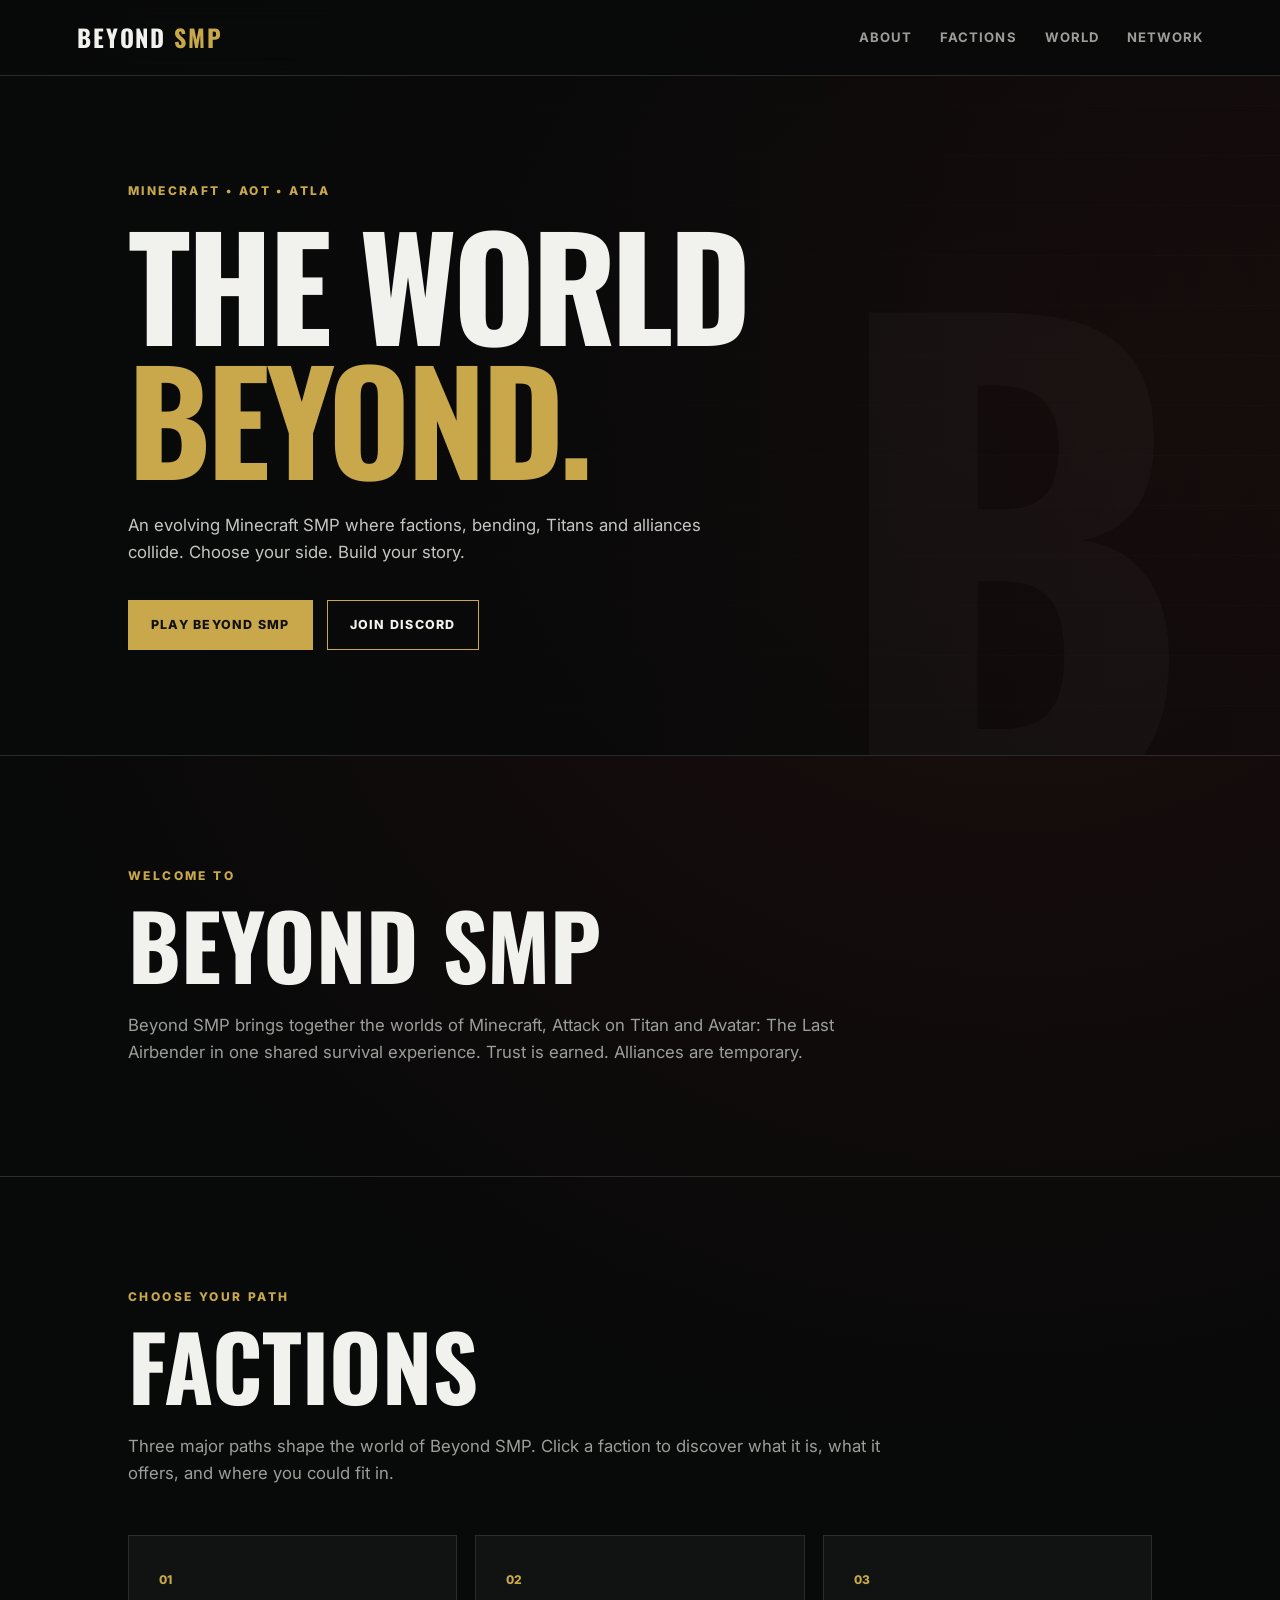
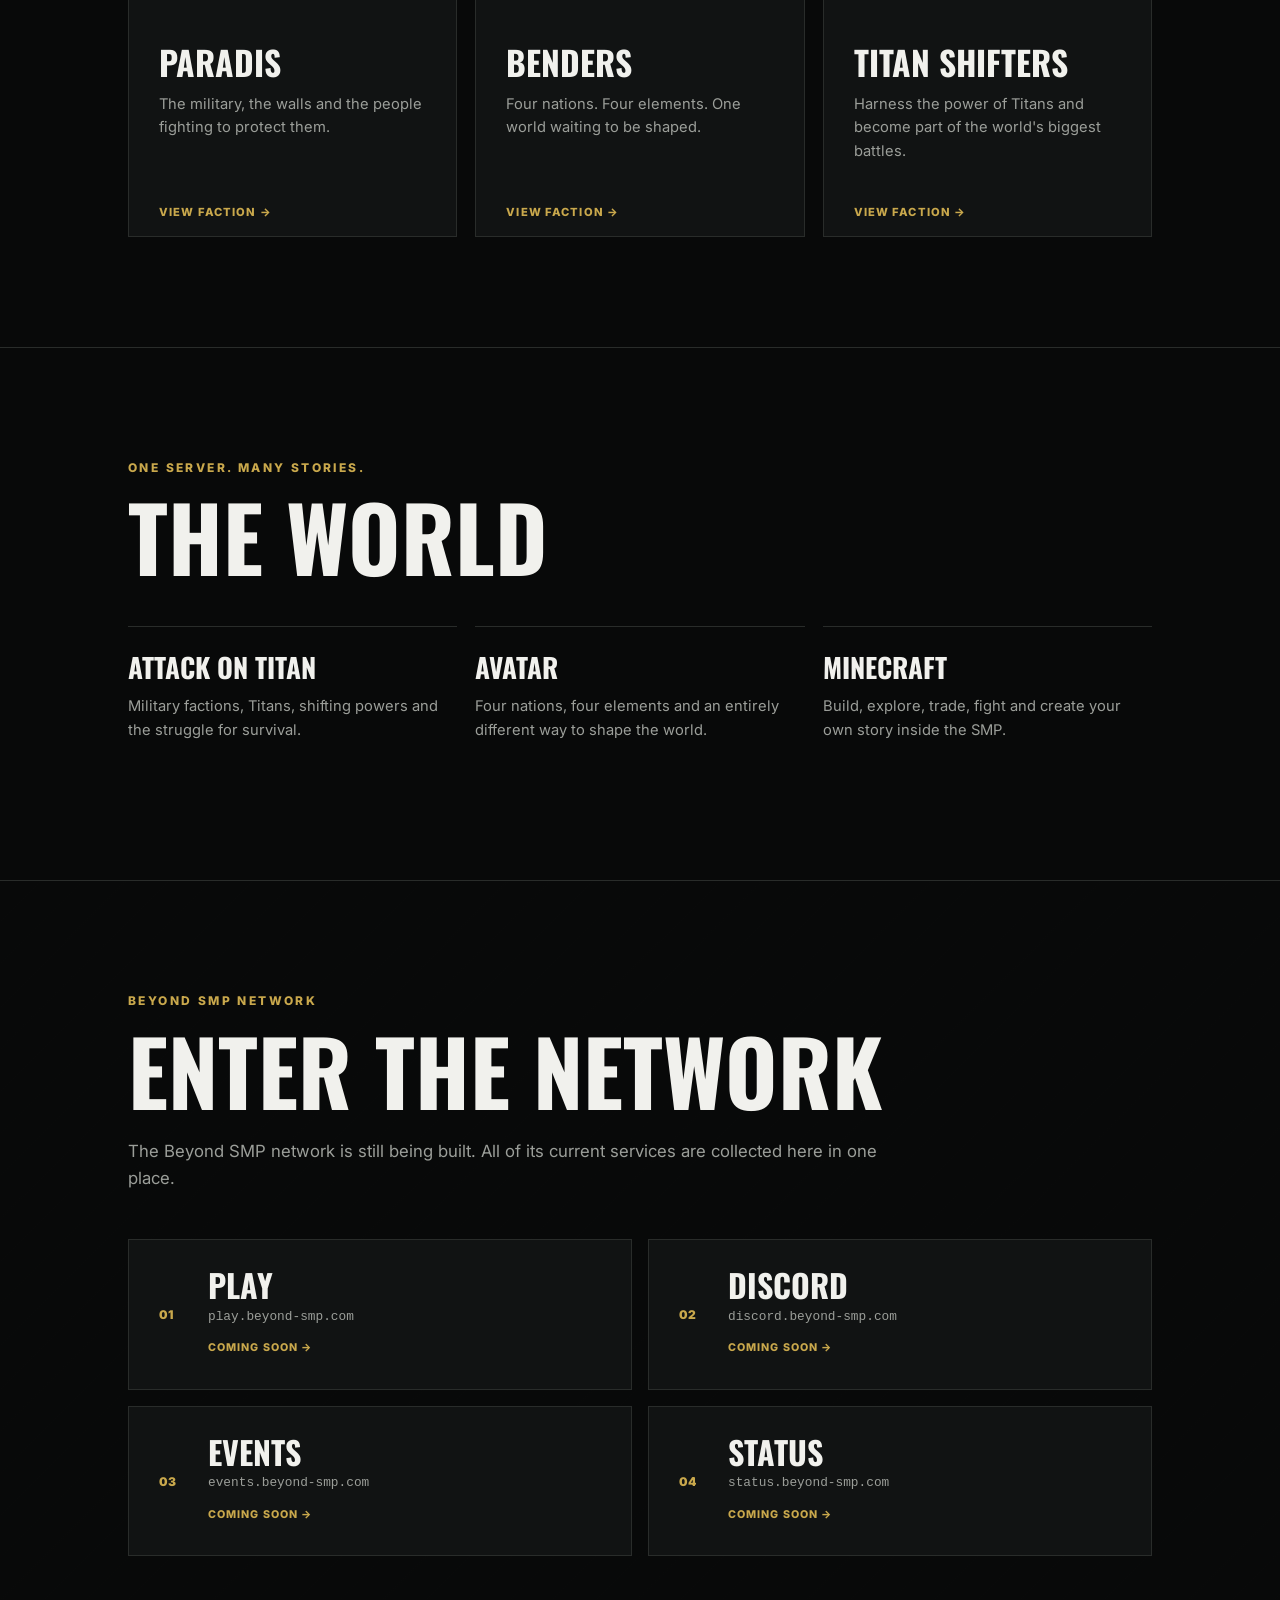
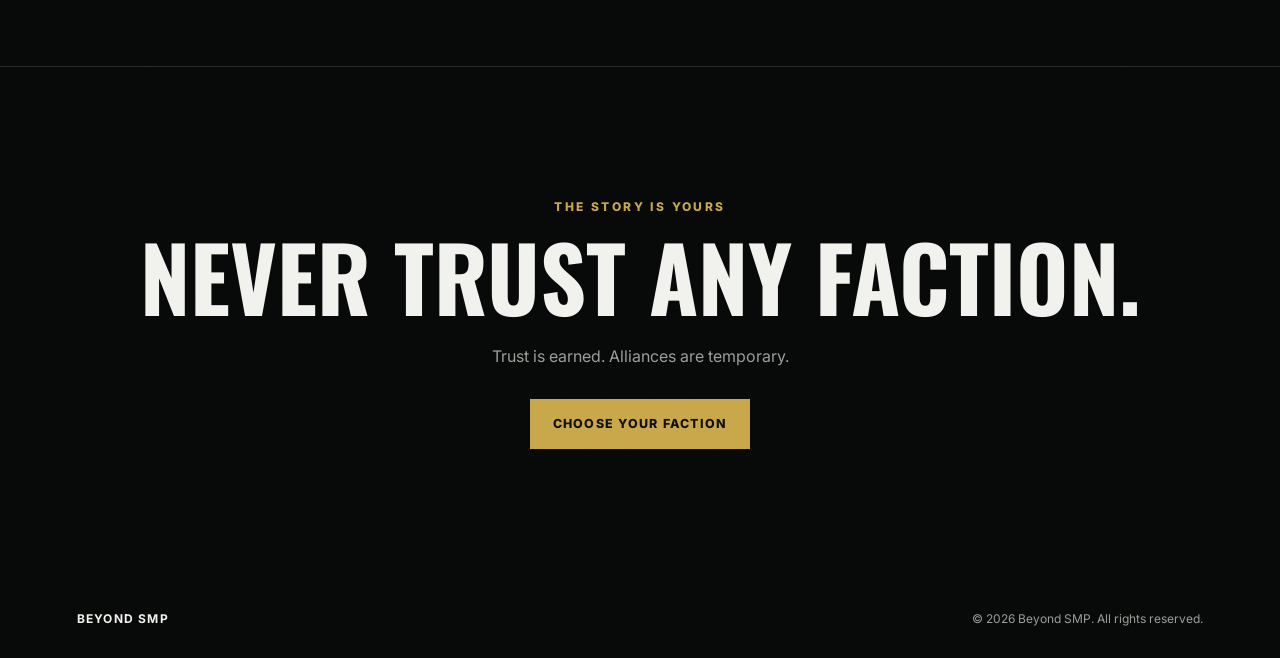
==== index.html @ f2315b88 "v3" ====
<!DOCTYPE html>
<html lang="en">
<head>
  <meta charset="UTF-8">
  <meta name="viewport" content="width=device-width, initial-scale=1.0">
  <meta name="description" content="Beyond SMP — Minecraft, Attack on Titan and Avatar-inspired survival multiplayer.">
  <title>Beyond SMP</title>
  <link rel="stylesheet" href="style.css">
</head>
<body>
  <header class="navbar">
    <a class="brand" href="index.html">BEYOND <span>SMP</span></a>
    <nav>
      <a href="#about">About</a>
      <a href="#factions">Factions</a>
      <a href="#world">World</a>
      <a href="#network">Network</a>
    </nav>
  </header>

  <main>
    <section class="hero">
      <div class="hero-content">
        <p class="eyebrow">MINECRAFT • AOT • ATLA</p>
        <h1>THE WORLD<br><span>BEYOND.</span></h1>
        <p class="hero-text">
          An evolving Minecraft SMP where factions, bending, Titans and alliances
          collide. Choose your side. Build your story.
        </p>
        <div class="buttons">
          <a class="button primary" href="#network">PLAY BEYOND SMP</a>
          <a class="button secondary" href="#network">JOIN DISCORD</a>
        </div>
      </div>
      <div class="hero-mark">B</div>
    </section>

    <section id="about" class="section">
      <p class="eyebrow">WELCOME TO</p>
      <h2>BEYOND SMP</h2>
      <p class="section-text">
        Beyond SMP brings together the worlds of Minecraft, Attack on Titan and
        Avatar: The Last Airbender in one shared survival experience.
        Trust is earned. Alliances are temporary.
      </p>
    </section>

    <section id="factions" class="section">
      <p class="eyebrow">CHOOSE YOUR PATH</p>
      <h2>FACTIONS</h2>
      <p class="section-text">
        Three major paths shape the world of Beyond SMP. Click a faction to
        discover what it is, what it offers, and where you could fit in.
      </p>

      <div class="cards faction-cards">
        <a class="card faction-card" href="pages/factions/paradis.html">
          <span class="card-number">01</span>
          <div class="card-content">
            <h3>PARADIS</h3>
            <p>The military, the walls and the people fighting to protect them.</p>
            <span class="card-link">VIEW FACTION →</span>
          </div>
        </a>

        <a class="card faction-card" href="pages/factions/benders.html">
          <span class="card-number">02</span>
          <div class="card-content">
            <h3>BENDERS</h3>
            <p>Four nations. Four elements. One world waiting to be shaped.</p>
            <span class="card-link">VIEW FACTION →</span>
          </div>
        </a>

        <a class="card faction-card" href="pages/factions/titan-shifters.html">
          <span class="card-number">03</span>
          <div class="card-content">
            <h3>TITAN SHIFTERS</h3>
            <p>Harness the power of Titans and become part of the world's biggest battles.</p>
            <span class="card-link">VIEW FACTION →</span>
          </div>
        </a>
      </div>
    </section>

    <section id="world" class="section world-section">
      <p class="eyebrow">ONE SERVER. MANY STORIES.</p>
      <h2>THE WORLD</h2>
      <div class="world-grid">
        <div>
          <h3>ATTACK ON TITAN</h3>
          <p>Military factions, Titans, shifting powers and the struggle for survival.</p>
        </div>
        <div>
          <h3>AVATAR</h3>
          <p>Four nations, four elements and an entirely different way to shape the world.</p>
        </div>
        <div>
          <h3>MINECRAFT</h3>
          <p>Build, explore, trade, fight and create your own story inside the SMP.</p>
        </div>
      </div>
    </section>

    <section id="network" class="section network-section">
      <p class="eyebrow">BEYOND SMP NETWORK</p>
      <h2>ENTER THE NETWORK</h2>
      <p class="section-text">
        The Beyond SMP network is still being built. All of its current services
        are collected here in one place.
      </p>

      <div class="network-grid">
        <a class="network-card" href="pages/coming-soon.html">
          <span class="network-number">01</span>
          <div>
            <h3>PLAY</h3>
            <p>play.beyond-smp.com</p>
            <span>COMING SOON →</span>
          </div>
        </a>

        <a class="network-card" href="pages/coming-soon.html">
          <span class="network-number">02</span>
          <div>
            <h3>DISCORD</h3>
            <p>discord.beyond-smp.com</p>
            <span>COMING SOON →</span>
          </div>
        </a>

        <a class="network-card" href="pages/coming-soon.html">
          <span class="network-number">03</span>
          <div>
            <h3>EVENTS</h3>
            <p>events.beyond-smp.com</p>
            <span>COMING SOON →</span>
          </div>
        </a>

        <a class="network-card" href="pages/coming-soon.html">
          <span class="network-number">04</span>
          <div>
            <h3>STATUS</h3>
            <p>status.beyond-smp.com</p>
            <span>COMING SOON →</span>
          </div>
        </a>
      </div>
    </section>

    <section class="cta">
      <p class="eyebrow">THE STORY IS YOURS</p>
      <h2>NEVER TRUST ANY FACTION.</h2>
      <p>Trust is earned. Alliances are temporary.</p>
      <a class="button primary" href="#factions">CHOOSE YOUR FACTION</a>
    </section>
  </main>

  <footer>
    <strong>BEYOND SMP</strong>
    <span>© 2026 Beyond SMP. All rights reserved.</span>
  </footer>

  <script src="script.js"></script>
</body>
</html>
---- style.css ----
@import url('https://fonts.googleapis.com/css2?family=Inter:wght@400;500;600;700;800;900&family=Oswald:wght@500;600;700&display=swap');

:root {
  --bg: #080909;
  --panel: #111313;
  --panel-hover: #171a18;
  --text: #f1f1ed;
  --muted: #9b9e99;
  --accent: #c9a84c;
  --line: #292c2a;
}

* { box-sizing: border-box; margin: 0; padding: 0; }

html { scroll-behavior: smooth; }

body {
  background:
    radial-gradient(circle at 80% 10%, rgba(126,37,37,.18), transparent 30%),
    var(--bg);
  color: var(--text);
  font-family: Inter, sans-serif;
  line-height: 1.6;
}

a { color: inherit; text-decoration: none; }

.navbar {
  height: 76px;
  padding: 0 6vw;
  display: flex;
  align-items: center;
  justify-content: space-between;
  border-bottom: 1px solid var(--line);
  background: rgba(8,9,9,.9);
  position: sticky;
  top: 0;
  z-index: 10;
  backdrop-filter: blur(12px);
}

.brand {
  font-family: Oswald, sans-serif;
  font-size: 1.5rem;
  font-weight: 700;
  letter-spacing: .08em;
}

.brand span { color: var(--accent); }

nav { display: flex; gap: 28px; }

nav a {
  color: var(--muted);
  font-size: .82rem;
  font-weight: 700;
  letter-spacing: .08em;
  text-transform: uppercase;
  transition: color .2s ease;
}

nav a:hover { color: var(--text); }

.hero {
  min-height: 680px;
  padding: 100px 10vw;
  display: flex;
  align-items: center;
  position: relative;
  overflow: hidden;
  border-bottom: 1px solid var(--line);
}

.hero::before {
  content: "";
  position: absolute;
  inset: 0;
  background:
    linear-gradient(90deg, rgba(8,9,9,.98) 0%, rgba(8,9,9,.75) 50%, rgba(8,9,9,.2) 100%),
    repeating-linear-gradient(0deg, transparent 0 49px, rgba(255,255,255,.025) 50px);
  pointer-events: none;
}

.hero-content { max-width: 720px; position: relative; z-index: 1; }

.eyebrow {
  color: var(--accent);
  font-size: .75rem;
  font-weight: 800;
  letter-spacing: .2em;
  margin-bottom: 16px;
}

h1, h2, h3 {
  font-family: Oswald, sans-serif;
  line-height: .95;
}

h1 {
  font-size: clamp(4.5rem, 11vw, 9rem);
  letter-spacing: -.03em;
}

h1 span { color: var(--accent); }

.hero-text {
  max-width: 580px;
  margin: 28px 0 34px;
  color: #c5c7c2;
  font-size: 1.05rem;
}

.buttons { display: flex; gap: 14px; flex-wrap: wrap; }

.button {
  display: inline-block;
  padding: 14px 22px;
  border: 1px solid var(--accent);
  font-size: .78rem;
  font-weight: 800;
  letter-spacing: .1em;
  transition: transform .2s ease, background .2s ease;
}

.button:hover { transform: translateY(-2px); }

.primary { background: var(--accent); color: #111; }
.primary:hover { background: #dfbf5d; }
.secondary { color: var(--text); }
.secondary:hover { background: rgba(201,168,76,.12); }

.hero-mark {
  position: absolute;
  right: 7vw;
  bottom: -80px;
  font-family: Oswald, sans-serif;
  font-size: 38rem;
  font-weight: 700;
  color: rgba(255,255,255,.025);
  line-height: 1;
}

.section {
  padding: 110px 10vw;
  border-bottom: 1px solid var(--line);
}

.section h2, .cta h2 {
  font-size: clamp(3rem, 7vw, 6rem);
  margin-bottom: 26px;
}

.section-text {
  max-width: 760px;
  color: var(--muted);
  font-size: 1.05rem;
}

.cards {
  display: grid;
  grid-template-columns: repeat(3, 1fr);
  gap: 18px;
  margin-top: 48px;
}

.card {
  background: var(--panel);
  border: 1px solid var(--line);
  min-height: 270px;
  padding: 30px;
  position: relative;
  transition: border-color .2s ease, transform .2s ease, background .2s ease;
}

.faction-card:hover {
  border-color: var(--accent);
  background: var(--panel-hover);
  transform: translateY(-5px);
}

.card-number {
  color: var(--accent);
  font-size: .75rem;
  font-weight: 800;
}

.card-content {
  height: calc(100% - 10px);
  display: flex;
  flex-direction: column;
}

.card h3 {
  font-size: 2.1rem;
  margin: 55px 0 14px;
}

.card p, .world-grid p {
  color: var(--muted);
  font-size: .92rem;
}

.card-link {
  color: var(--accent);
  font-size: .7rem;
  font-weight: 800;
  letter-spacing: .1em;
  margin-top: auto;
  padding-top: 25px;
}

.world-grid {
  display: grid;
  grid-template-columns: repeat(3, 1fr);
  gap: 18px;
  margin-top: 48px;
}

.world-grid > div {
  padding: 28px 0;
  border-top: 1px solid var(--line);
}

.world-grid h3 {
  font-size: 1.7rem;
  margin-bottom: 14px;
}

.network-section {
  background:
    linear-gradient(rgba(8,9,9,.96), rgba(8,9,9,.96)),
    repeating-linear-gradient(135deg, transparent 0 28px, rgba(201,168,76,.04) 29px 30px);
}

.network-grid {
  display: grid;
  grid-template-columns: repeat(2, 1fr);
  gap: 16px;
  margin-top: 48px;
}

.network-card {
  display: flex;
  align-items: center;
  gap: 24px;
  padding: 30px;
  background: var(--panel);
  border: 1px solid var(--line);
  min-height: 150px;
  transition: border-color .2s ease, transform .2s ease, background .2s ease;
}

.network-card:hover {
  border-color: var(--accent);
  background: var(--panel-hover);
  transform: translateY(-3px);
}

.network-number {
  color: var(--accent);
  font-size: .75rem;
  font-weight: 900;
  min-width: 25px;
}

.network-card h3 { font-size: 2rem; margin-bottom: 6px; }
.network-card p { color: var(--muted); font-size: .8rem; font-family: monospace; }
.network-card span:last-child {
  display: inline-block;
  color: var(--accent);
  font-size: .67rem;
  font-weight: 800;
  letter-spacing: .1em;
  margin-top: 12px;
}

.cta {
  padding: 130px 10vw;
  text-align: center;
  background:
    linear-gradient(rgba(8,9,9,.82), rgba(8,9,9,.96)),
    repeating-linear-gradient(135deg, transparent 0 28px, rgba(201,168,76,.04) 29px 30px);
}

.cta p:not(.eyebrow) { color: var(--muted); margin-bottom: 30px; }

footer {
  padding: 30px 6vw;
  display: flex;
  justify-content: space-between;
  gap: 20px;
  color: var(--muted);
  font-size: .75rem;
}

footer strong { color: var(--text); letter-spacing: .1em; }

@media (max-width: 800px) {
  .navbar {
    height: auto;
    padding: 18px 6vw;
    align-items: flex-start;
    gap: 16px;
  }

  nav {
    gap: 12px;
    flex-wrap: wrap;
    justify-content: flex-end;
  }

  nav a { font-size: .68rem; }

  .hero { min-height: 600px; padding: 80px 7vw; }

  .hero-mark { right: -30px; font-size: 22rem; }

  .section { padding: 80px 7vw; }

  .cards, .world-grid, .network-grid { grid-template-columns: 1fr; }

  footer { flex-direction: column; }
}

/* Faction information pages */
.faction-page {
  min-height: 100vh;
  padding: 100px 10vw;
  background:
    radial-gradient(circle at 75% 20%, rgba(126,37,37,.18), transparent 30%),
    var(--bg);
}

.faction-page-inner {
  max-width: 1100px;
  margin: 0 auto;
}

.faction-page h1 {
  font-size: clamp(4rem, 10vw, 9rem);
  margin-bottom: 28px;
}

.faction-lead {
  max-width: 780px;
  color: #c5c7c2;
  font-size: 1.15rem;
  margin-bottom: 65px;
}

.info-grid {
  display: grid;
  grid-template-columns: repeat(3, 1fr);
  gap: 18px;
  margin-bottom: 50px;
}

.info-block {
  border-top: 1px solid var(--line);
  padding-top: 25px;
}

.info-block h2 {
  font-size: 2rem;
  margin: 10px 0 15px;
}

.info-block > p:last-child {
  color: var(--muted);
  font-size: .9rem;
}

.element-grid {
  display: grid;
  grid-template-columns: repeat(2, 1fr);
  gap: 16px;
  margin-bottom: 50px;
}

.element-card {
  background: var(--panel);
  border: 1px solid var(--line);
  padding: 28px;
  min-height: 160px;
  transition: border-color .2s ease, transform .2s ease;
}

.element-card:hover {
  border-color: var(--accent);
  transform: translateY(-3px);
}

.element-card span {
  color: var(--accent);
  font-size: .72rem;
  font-weight: 900;
}

.element-card h2 {
  font-size: 1.8rem;
  margin: 35px 0 8px;
}

.element-card p {
  color: var(--muted);
}

@media (max-width: 800px) {
  .faction-page { padding: 80px 7vw; }
  .info-grid, .element-grid { grid-template-columns: 1fr; }
}
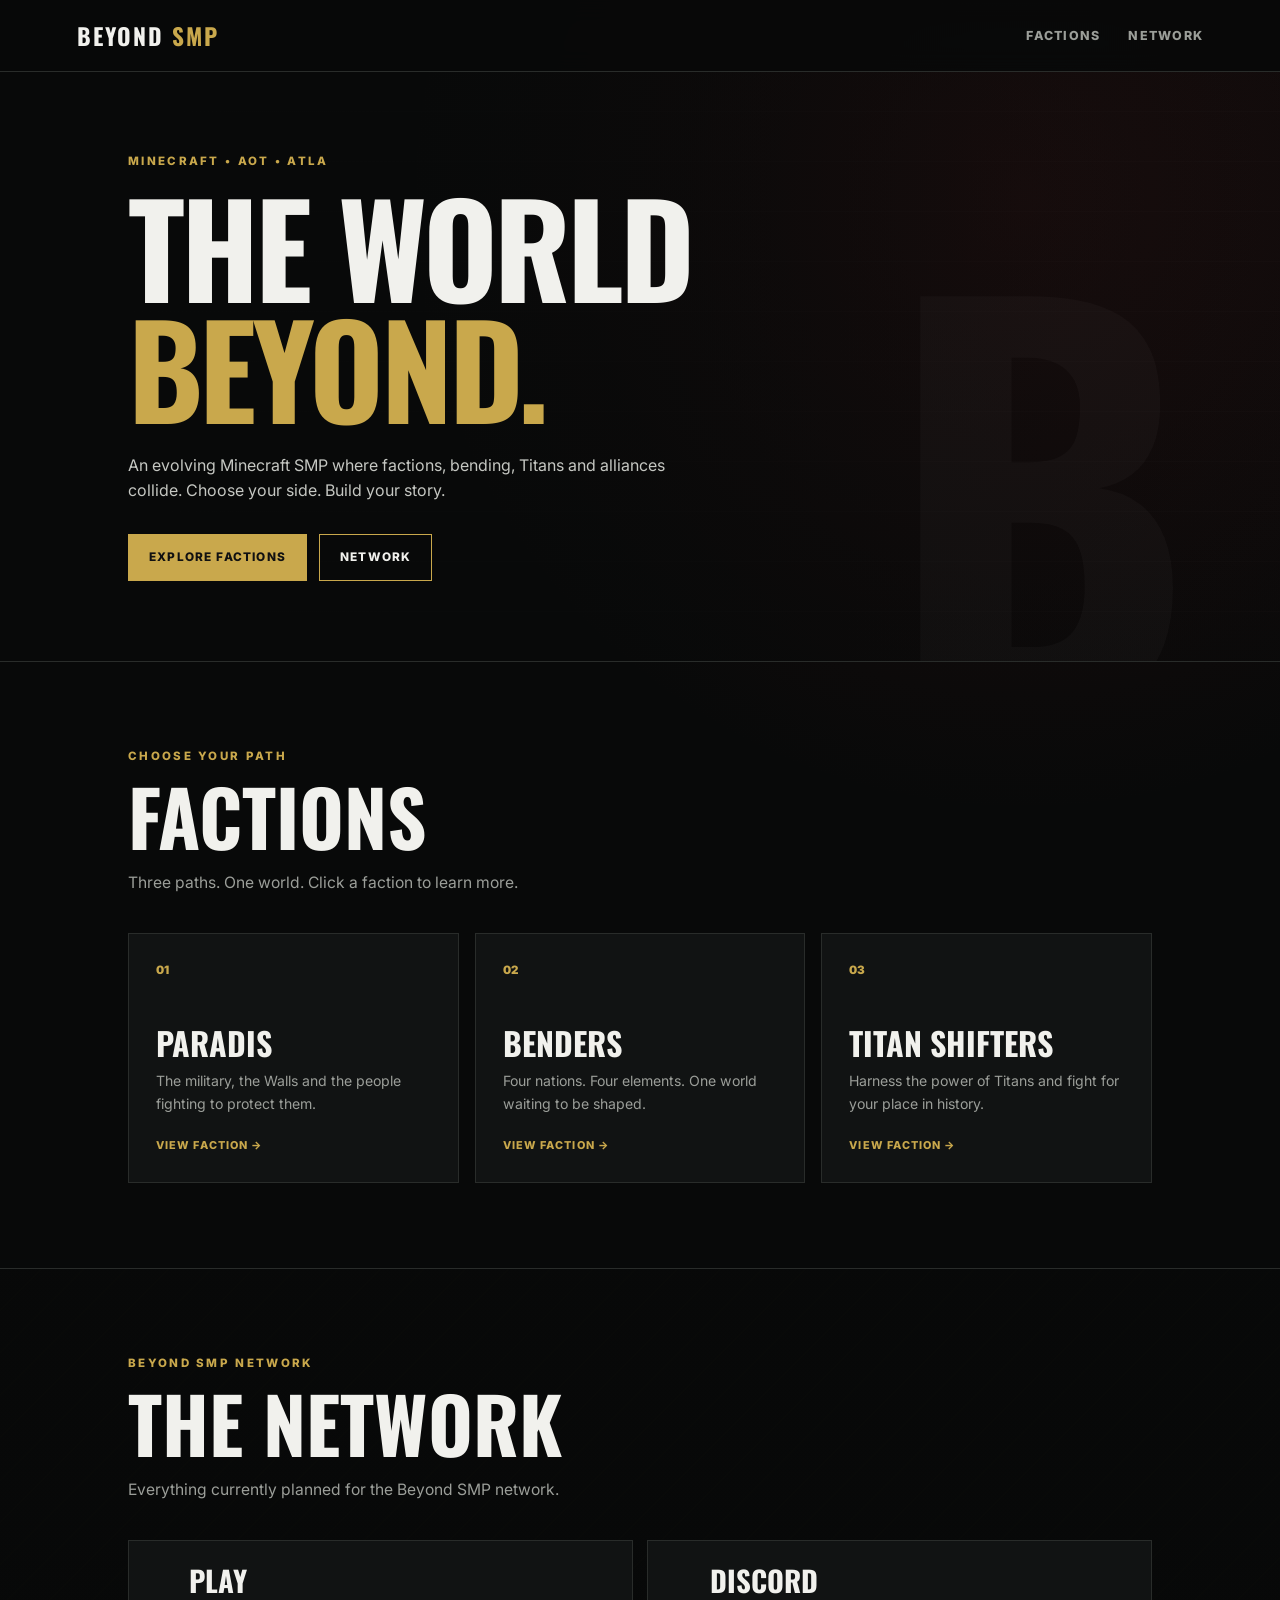
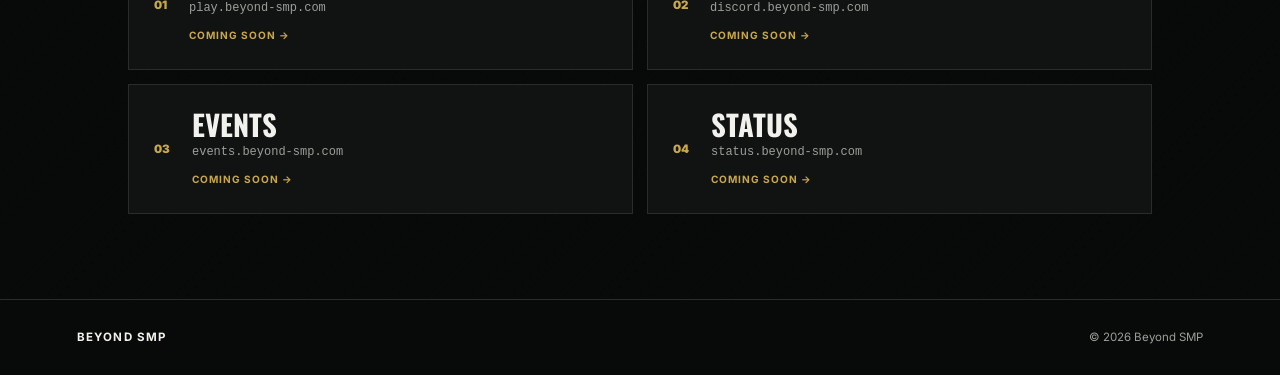
==== commit 26eb32ae: "v4" ====
--- a/index.html
+++ b/index.html
@@ -11,9 +11,7 @@
   <header class="navbar">
     <a class="brand" href="index.html">BEYOND <span>SMP</span></a>
     <nav>
-      <a href="#about">About</a>
       <a href="#factions">Factions</a>
-      <a href="#world">World</a>
       <a href="#network">Network</a>
     </nav>
   </header>
@@ -24,144 +22,75 @@
         <p class="eyebrow">MINECRAFT • AOT • ATLA</p>
         <h1>THE WORLD<br><span>BEYOND.</span></h1>
         <p class="hero-text">
-          An evolving Minecraft SMP where factions, bending, Titans and alliances
-          collide. Choose your side. Build your story.
+          An evolving Minecraft SMP where factions, bending, Titans and alliances collide.
+          Choose your side. Build your story.
         </p>
         <div class="buttons">
-          <a class="button primary" href="#network">PLAY BEYOND SMP</a>
-          <a class="button secondary" href="#network">JOIN DISCORD</a>
+          <a class="button primary" href="#factions">EXPLORE FACTIONS</a>
+          <a class="button secondary" href="#network">NETWORK</a>
         </div>
       </div>
       <div class="hero-mark">B</div>
     </section>
 
-    <section id="about" class="section">
-      <p class="eyebrow">WELCOME TO</p>
-      <h2>BEYOND SMP</h2>
-      <p class="section-text">
-        Beyond SMP brings together the worlds of Minecraft, Attack on Titan and
-        Avatar: The Last Airbender in one shared survival experience.
-        Trust is earned. Alliances are temporary.
-      </p>
-    </section>
-
     <section id="factions" class="section">
       <p class="eyebrow">CHOOSE YOUR PATH</p>
       <h2>FACTIONS</h2>
-      <p class="section-text">
-        Three major paths shape the world of Beyond SMP. Click a faction to
-        discover what it is, what it offers, and where you could fit in.
-      </p>
+      <p class="section-text">Three paths. One world. Click a faction to learn more.</p>
 
-      <div class="cards faction-cards">
-        <a class="card faction-card" href="pages/factions/paradis.html">
+      <div class="cards">
+        <a class="card" href="paradis.html">
           <span class="card-number">01</span>
-          <div class="card-content">
-            <h3>PARADIS</h3>
-            <p>The military, the walls and the people fighting to protect them.</p>
-            <span class="card-link">VIEW FACTION →</span>
-          </div>
+          <h3>PARADIS</h3>
+          <p>The military, the Walls and the people fighting to protect them.</p>
+          <span class="card-link">VIEW FACTION →</span>
         </a>
 
-        <a class="card faction-card" href="pages/factions/benders.html">
+        <a class="card" href="benders.html">
           <span class="card-number">02</span>
-          <div class="card-content">
-            <h3>BENDERS</h3>
-            <p>Four nations. Four elements. One world waiting to be shaped.</p>
-            <span class="card-link">VIEW FACTION →</span>
-          </div>
+          <h3>BENDERS</h3>
+          <p>Four nations. Four elements. One world waiting to be shaped.</p>
+          <span class="card-link">VIEW FACTION →</span>
         </a>
 
-        <a class="card faction-card" href="pages/factions/titan-shifters.html">
+        <a class="card" href="titan-shifters.html">
           <span class="card-number">03</span>
-          <div class="card-content">
-            <h3>TITAN SHIFTERS</h3>
-            <p>Harness the power of Titans and become part of the world's biggest battles.</p>
-            <span class="card-link">VIEW FACTION →</span>
-          </div>
+          <h3>TITAN SHIFTERS</h3>
+          <p>Harness the power of Titans and fight for your place in history.</p>
+          <span class="card-link">VIEW FACTION →</span>
         </a>
-      </div>
-    </section>
-
-    <section id="world" class="section world-section">
-      <p class="eyebrow">ONE SERVER. MANY STORIES.</p>
-      <h2>THE WORLD</h2>
-      <div class="world-grid">
-        <div>
-          <h3>ATTACK ON TITAN</h3>
-          <p>Military factions, Titans, shifting powers and the struggle for survival.</p>
-        </div>
-        <div>
-          <h3>AVATAR</h3>
-          <p>Four nations, four elements and an entirely different way to shape the world.</p>
-        </div>
-        <div>
-          <h3>MINECRAFT</h3>
-          <p>Build, explore, trade, fight and create your own story inside the SMP.</p>
-        </div>
       </div>
     </section>
 
     <section id="network" class="section network-section">
       <p class="eyebrow">BEYOND SMP NETWORK</p>
-      <h2>ENTER THE NETWORK</h2>
-      <p class="section-text">
-        The Beyond SMP network is still being built. All of its current services
-        are collected here in one place.
-      </p>
+      <h2>THE NETWORK</h2>
+      <p class="section-text">Everything currently planned for the Beyond SMP network.</p>
 
       <div class="network-grid">
-        <a class="network-card" href="pages/coming-soon.html">
-          <span class="network-number">01</span>
-          <div>
-            <h3>PLAY</h3>
-            <p>play.beyond-smp.com</p>
-            <span>COMING SOON →</span>
-          </div>
+        <a class="network-card" href="play.html">
+          <span>01</span>
+          <div><h3>PLAY</h3><p>play.beyond-smp.com</p><b>COMING SOON →</b></div>
         </a>
-
-        <a class="network-card" href="pages/coming-soon.html">
-          <span class="network-number">02</span>
-          <div>
-            <h3>DISCORD</h3>
-            <p>discord.beyond-smp.com</p>
-            <span>COMING SOON →</span>
-          </div>
+        <a class="network-card" href="discord.html">
+          <span>02</span>
+          <div><h3>DISCORD</h3><p>discord.beyond-smp.com</p><b>COMING SOON →</b></div>
         </a>
-
-        <a class="network-card" href="pages/coming-soon.html">
-          <span class="network-number">03</span>
-          <div>
-            <h3>EVENTS</h3>
-            <p>events.beyond-smp.com</p>
-            <span>COMING SOON →</span>
-          </div>
+        <a class="network-card" href="events.html">
+          <span>03</span>
+          <div><h3>EVENTS</h3><p>events.beyond-smp.com</p><b>COMING SOON →</b></div>
         </a>
-
-        <a class="network-card" href="pages/coming-soon.html">
-          <span class="network-number">04</span>
-          <div>
-            <h3>STATUS</h3>
-            <p>status.beyond-smp.com</p>
-            <span>COMING SOON →</span>
-          </div>
+        <a class="network-card" href="status.html">
+          <span>04</span>
+          <div><h3>STATUS</h3><p>status.beyond-smp.com</p><b>COMING SOON →</b></div>
         </a>
       </div>
-    </section>
-
-    <section class="cta">
-      <p class="eyebrow">THE STORY IS YOURS</p>
-      <h2>NEVER TRUST ANY FACTION.</h2>
-      <p>Trust is earned. Alliances are temporary.</p>
-      <a class="button primary" href="#factions">CHOOSE YOUR FACTION</a>
     </section>
   </main>
 
   <footer>
     <strong>BEYOND SMP</strong>
-    <span>© 2026 Beyond SMP. All rights reserved.</span>
+    <span>© 2026 Beyond SMP</span>
   </footer>
-
-  <script src="script.js"></script>
 </body>
 </html>
--- a/style.css
+++ b/style.css
@@ -26,13 +26,13 @@
 a { color: inherit; text-decoration: none; }
 
 .navbar {
-  height: 76px;
+  height: 72px;
   padding: 0 6vw;
   display: flex;
   align-items: center;
   justify-content: space-between;
   border-bottom: 1px solid var(--line);
-  background: rgba(8,9,9,.9);
+  background: rgba(8,9,9,.92);
   position: sticky;
   top: 0;
   z-index: 10;
@@ -41,7 +41,7 @@
 
 .brand {
   font-family: Oswald, sans-serif;
-  font-size: 1.5rem;
+  font-size: 1.45rem;
   font-weight: 700;
   letter-spacing: .08em;
 }
@@ -52,18 +52,17 @@
 
 nav a {
   color: var(--muted);
-  font-size: .82rem;
-  font-weight: 700;
-  letter-spacing: .08em;
+  font-size: .78rem;
+  font-weight: 800;
+  letter-spacing: .1em;
   text-transform: uppercase;
-  transition: color .2s ease;
 }
 
 nav a:hover { color: var(--text); }
 
 .hero {
-  min-height: 680px;
-  padding: 100px 10vw;
+  min-height: 590px;
+  padding: 80px 10vw;
   display: flex;
   align-items: center;
   position: relative;
@@ -76,19 +75,18 @@
   position: absolute;
   inset: 0;
   background:
-    linear-gradient(90deg, rgba(8,9,9,.98) 0%, rgba(8,9,9,.75) 50%, rgba(8,9,9,.2) 100%),
+    linear-gradient(90deg, rgba(8,9,9,.98), rgba(8,9,9,.65), rgba(8,9,9,.15)),
     repeating-linear-gradient(0deg, transparent 0 49px, rgba(255,255,255,.025) 50px);
-  pointer-events: none;
 }
 
 .hero-content { max-width: 720px; position: relative; z-index: 1; }
 
 .eyebrow {
   color: var(--accent);
-  font-size: .75rem;
+  font-size: .72rem;
   font-weight: 800;
   letter-spacing: .2em;
-  margin-bottom: 16px;
+  margin-bottom: 14px;
 }
 
 h1, h2, h3 {
@@ -97,7 +95,7 @@
 }
 
 h1 {
-  font-size: clamp(4.5rem, 11vw, 9rem);
+  font-size: clamp(4.2rem, 10vw, 8rem);
   letter-spacing: -.03em;
 }
 
@@ -105,125 +103,99 @@
 
 .hero-text {
   max-width: 580px;
-  margin: 28px 0 34px;
+  margin: 25px 0 30px;
   color: #c5c7c2;
-  font-size: 1.05rem;
-}
-
-.buttons { display: flex; gap: 14px; flex-wrap: wrap; }
+}
+
+.buttons { display: flex; gap: 12px; flex-wrap: wrap; }
 
 .button {
   display: inline-block;
-  padding: 14px 22px;
+  padding: 13px 20px;
   border: 1px solid var(--accent);
-  font-size: .78rem;
+  font-size: .74rem;
   font-weight: 800;
   letter-spacing: .1em;
-  transition: transform .2s ease, background .2s ease;
 }
 
 .button:hover { transform: translateY(-2px); }
 
 .primary { background: var(--accent); color: #111; }
-.primary:hover { background: #dfbf5d; }
 .secondary { color: var(--text); }
-.secondary:hover { background: rgba(201,168,76,.12); }
 
 .hero-mark {
   position: absolute;
   right: 7vw;
-  bottom: -80px;
+  bottom: -75px;
   font-family: Oswald, sans-serif;
-  font-size: 38rem;
+  font-size: 32rem;
   font-weight: 700;
   color: rgba(255,255,255,.025);
   line-height: 1;
 }
 
 .section {
-  padding: 110px 10vw;
+  padding: 85px 10vw;
   border-bottom: 1px solid var(--line);
 }
 
-.section h2, .cta h2 {
-  font-size: clamp(3rem, 7vw, 6rem);
-  margin-bottom: 26px;
+.section h2 {
+  font-size: clamp(3rem, 6vw, 5.5rem);
+  margin-bottom: 18px;
 }
 
 .section-text {
-  max-width: 760px;
-  color: var(--muted);
-  font-size: 1.05rem;
+  max-width: 700px;
+  color: var(--muted);
+  font-size: .98rem;
 }
 
 .cards {
   display: grid;
   grid-template-columns: repeat(3, 1fr);
-  gap: 18px;
-  margin-top: 48px;
+  gap: 16px;
+  margin-top: 38px;
 }
 
 .card {
   background: var(--panel);
   border: 1px solid var(--line);
-  min-height: 270px;
-  padding: 30px;
-  position: relative;
-  transition: border-color .2s ease, transform .2s ease, background .2s ease;
-}
-
-.faction-card:hover {
+  min-height: 240px;
+  padding: 27px;
+  display: flex;
+  flex-direction: column;
+  transition: border-color .2s, transform .2s, background .2s;
+}
+
+.card:hover {
   border-color: var(--accent);
   background: var(--panel-hover);
-  transform: translateY(-5px);
+  transform: translateY(-4px);
 }
 
 .card-number {
   color: var(--accent);
-  font-size: .75rem;
-  font-weight: 800;
-}
-
-.card-content {
-  height: calc(100% - 10px);
-  display: flex;
-  flex-direction: column;
+  font-size: .72rem;
+  font-weight: 900;
 }
 
 .card h3 {
-  font-size: 2.1rem;
-  margin: 55px 0 14px;
-}
-
-.card p, .world-grid p {
-  color: var(--muted);
-  font-size: .92rem;
+  font-size: 2rem;
+  margin: 48px 0 12px;
+}
+
+.card p {
+  color: var(--muted);
+  font-size: .88rem;
 }
 
 .card-link {
   color: var(--accent);
-  font-size: .7rem;
+  font-size: .68rem;
   font-weight: 800;
   letter-spacing: .1em;
   margin-top: auto;
-  padding-top: 25px;
-}
-
-.world-grid {
-  display: grid;
-  grid-template-columns: repeat(3, 1fr);
-  gap: 18px;
-  margin-top: 48px;
-}
-
-.world-grid > div {
-  padding: 28px 0;
-  border-top: 1px solid var(--line);
-}
-
-.world-grid h3 {
-  font-size: 1.7rem;
-  margin-bottom: 14px;
+  padding-top: 22px;
 }
 
 .network-section {
@@ -235,19 +207,19 @@
 .network-grid {
   display: grid;
   grid-template-columns: repeat(2, 1fr);
-  gap: 16px;
-  margin-top: 48px;
+  gap: 14px;
+  margin-top: 38px;
 }
 
 .network-card {
   display: flex;
   align-items: center;
-  gap: 24px;
-  padding: 30px;
+  gap: 22px;
+  padding: 25px;
   background: var(--panel);
   border: 1px solid var(--line);
-  min-height: 150px;
-  transition: border-color .2s ease, transform .2s ease, background .2s ease;
+  min-height: 130px;
+  transition: border-color .2s, transform .2s, background .2s;
 }
 
 .network-card:hover {
@@ -256,156 +228,86 @@
   transform: translateY(-3px);
 }
 
-.network-number {
-  color: var(--accent);
+.network-card > span {
+  color: var(--accent);
+  font-size: .72rem;
+  font-weight: 900;
+}
+
+.network-card h3 {
+  font-size: 1.8rem;
+  margin-bottom: 5px;
+}
+
+.network-card p {
+  color: var(--muted);
   font-size: .75rem;
-  font-weight: 900;
-  min-width: 25px;
-}
-
-.network-card h3 { font-size: 2rem; margin-bottom: 6px; }
-.network-card p { color: var(--muted); font-size: .8rem; font-family: monospace; }
-.network-card span:last-child {
-  display: inline-block;
-  color: var(--accent);
-  font-size: .67rem;
-  font-weight: 800;
+  font-family: monospace;
+}
+
+.network-card b {
+  display: block;
+  color: var(--accent);
+  font-size: .63rem;
   letter-spacing: .1em;
-  margin-top: 12px;
-}
-
-.cta {
-  padding: 130px 10vw;
+  margin-top: 9px;
+}
+
+footer {
+  padding: 28px 6vw;
+  display: flex;
+  justify-content: space-between;
+  color: var(--muted);
+  font-size: .72rem;
+}
+
+footer strong { color: var(--text); letter-spacing: .1em; }
+
+.coming-soon {
+  min-height: 100vh;
+  display: flex;
+  align-items: center;
+  justify-content: center;
   text-align: center;
+  padding: 30px;
   background:
-    linear-gradient(rgba(8,9,9,.82), rgba(8,9,9,.96)),
-    repeating-linear-gradient(135deg, transparent 0 28px, rgba(201,168,76,.04) 29px 30px);
-}
-
-.cta p:not(.eyebrow) { color: var(--muted); margin-bottom: 30px; }
-
-footer {
-  padding: 30px 6vw;
-  display: flex;
-  justify-content: space-between;
-  gap: 20px;
-  color: var(--muted);
-  font-size: .75rem;
-}
-
-footer strong { color: var(--text); letter-spacing: .1em; }
+    radial-gradient(circle at 50% 20%, rgba(126,37,37,.2), transparent 35%),
+    var(--bg);
+}
+
+.coming-soon-inner { max-width: 700px; }
+
+.coming-soon h1 {
+  font-size: clamp(4rem, 11vw, 8rem);
+  margin-bottom: 22px;
+}
+
+.coming-soon h1 span { color: var(--accent); }
+
+.coming-soon p:not(.eyebrow) {
+  color: var(--muted);
+  margin-bottom: 30px;
+}
 
 @media (max-width: 800px) {
   .navbar {
+    padding: 16px 6vw;
     height: auto;
-    padding: 18px 6vw;
-    align-items: flex-start;
-    gap: 16px;
   }
 
-  nav {
-    gap: 12px;
-    flex-wrap: wrap;
-    justify-content: flex-end;
+  .hero {
+    min-height: 560px;
+    padding: 70px 7vw;
   }
 
-  nav a { font-size: .68rem; }
-
-  .hero { min-height: 600px; padding: 80px 7vw; }
-
-  .hero-mark { right: -30px; font-size: 22rem; }
-
-  .section { padding: 80px 7vw; }
-
-  .cards, .world-grid, .network-grid { grid-template-columns: 1fr; }
-
-  footer { flex-direction: column; }
-}
-
-/* Faction information pages */
-.faction-page {
-  min-height: 100vh;
-  padding: 100px 10vw;
-  background:
-    radial-gradient(circle at 75% 20%, rgba(126,37,37,.18), transparent 30%),
-    var(--bg);
-}
-
-.faction-page-inner {
-  max-width: 1100px;
-  margin: 0 auto;
-}
-
-.faction-page h1 {
-  font-size: clamp(4rem, 10vw, 9rem);
-  margin-bottom: 28px;
-}
-
-.faction-lead {
-  max-width: 780px;
-  color: #c5c7c2;
-  font-size: 1.15rem;
-  margin-bottom: 65px;
-}
-
-.info-grid {
-  display: grid;
-  grid-template-columns: repeat(3, 1fr);
-  gap: 18px;
-  margin-bottom: 50px;
-}
-
-.info-block {
-  border-top: 1px solid var(--line);
-  padding-top: 25px;
-}
-
-.info-block h2 {
-  font-size: 2rem;
-  margin: 10px 0 15px;
-}
-
-.info-block > p:last-child {
-  color: var(--muted);
-  font-size: .9rem;
-}
-
-.element-grid {
-  display: grid;
-  grid-template-columns: repeat(2, 1fr);
-  gap: 16px;
-  margin-bottom: 50px;
-}
-
-.element-card {
-  background: var(--panel);
-  border: 1px solid var(--line);
-  padding: 28px;
-  min-height: 160px;
-  transition: border-color .2s ease, transform .2s ease;
-}
-
-.element-card:hover {
-  border-color: var(--accent);
-  transform: translateY(-3px);
-}
-
-.element-card span {
-  color: var(--accent);
-  font-size: .72rem;
-  font-weight: 900;
-}
-
-.element-card h2 {
-  font-size: 1.8rem;
-  margin: 35px 0 8px;
-}
-
-.element-card p {
-  color: var(--muted);
-}
-
-@media (max-width: 800px) {
-  .faction-page { padding: 80px 7vw; }
-  .info-grid, .element-grid { grid-template-columns: 1fr; }
-}
+  .hero-mark {
+    right: -30px;
+    font-size: 21rem;
+  }
+
+  .section { padding: 70px 7vw; }
+
+  .cards, .network-grid { grid-template-columns: 1fr; }
+
+  footer { flex-direction: column; gap: 8px; }
+}
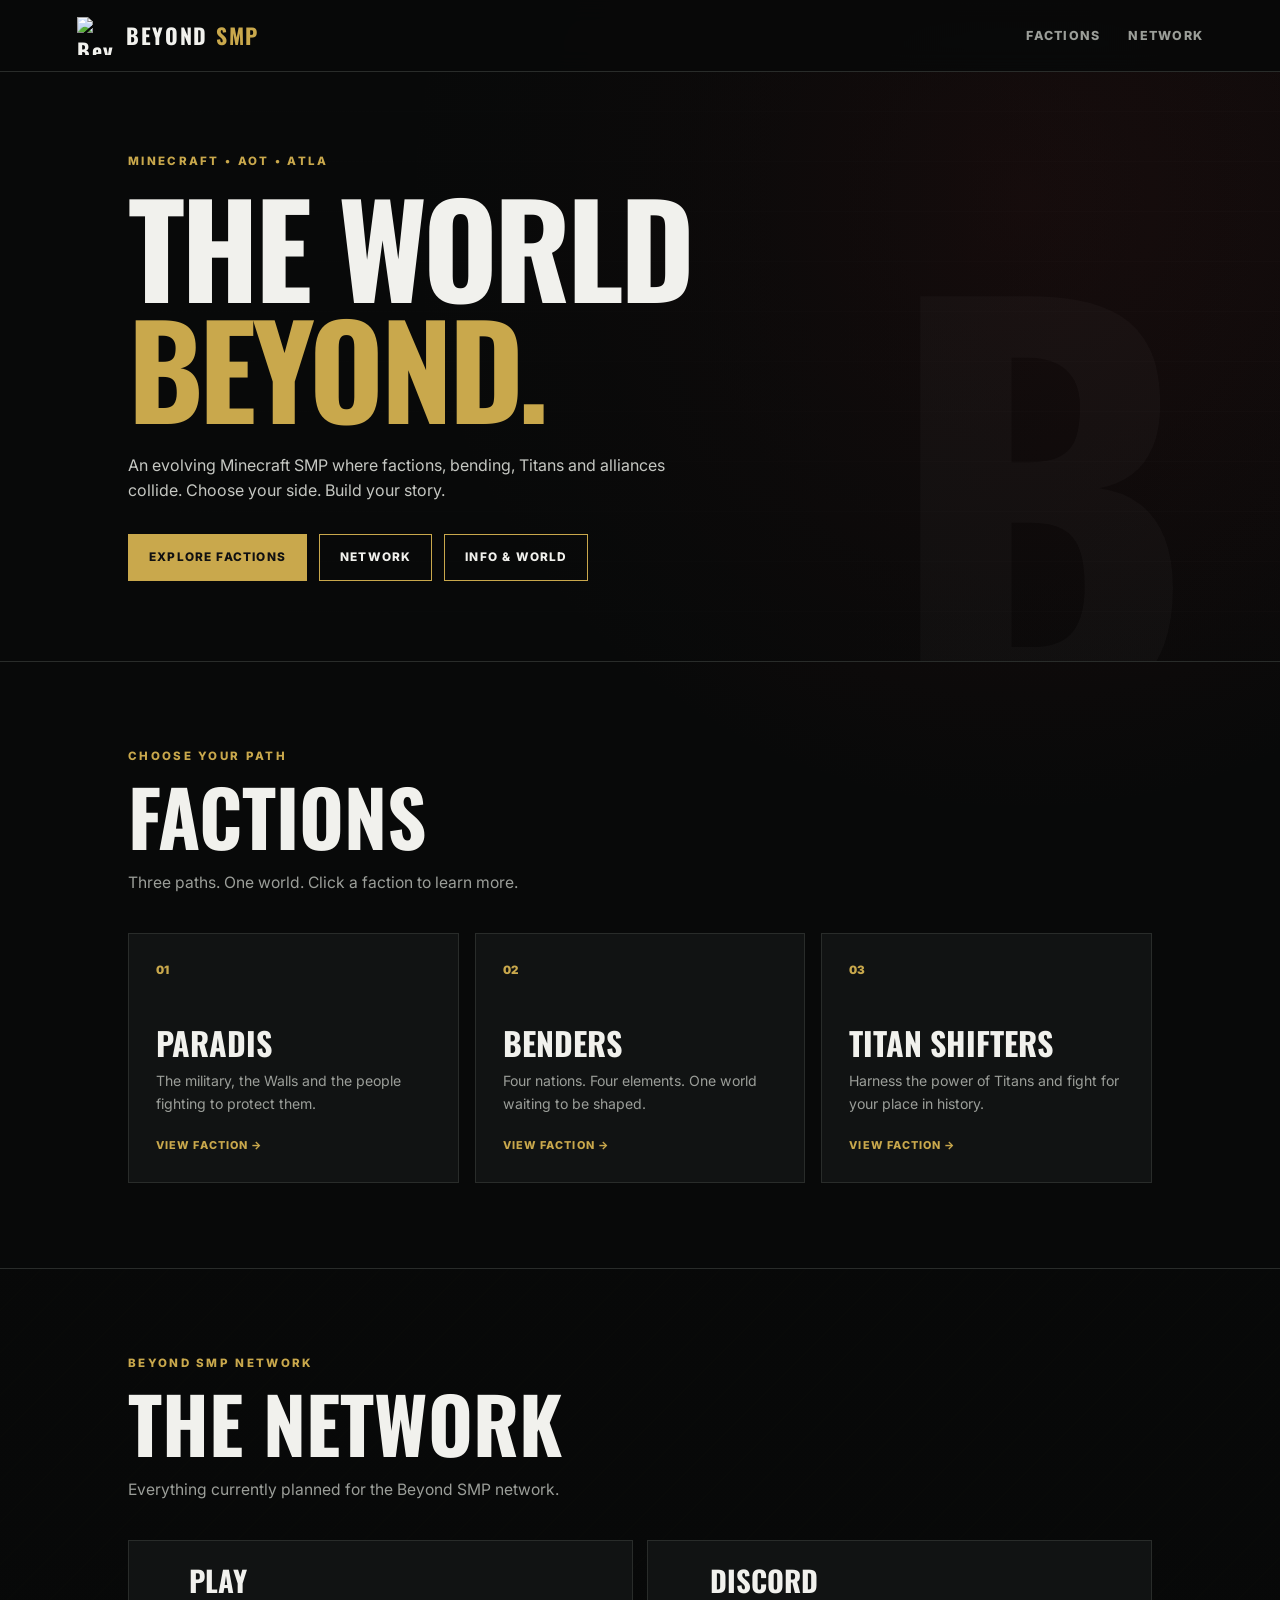
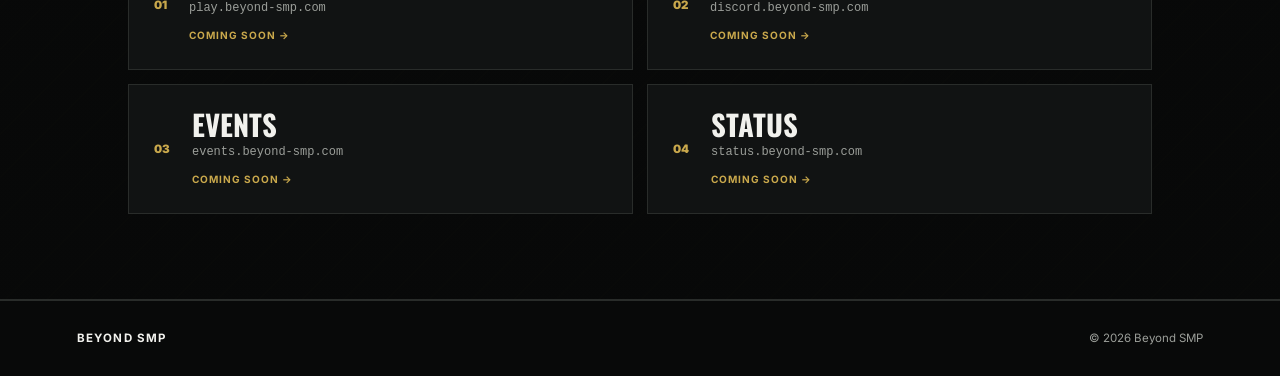
==== commit 83d71c9d: "v5" ====
--- a/index.html
+++ b/index.html
@@ -9,7 +9,10 @@
 </head>
 <body>
   <header class="navbar">
-    <a class="brand" href="index.html">BEYOND <span>SMP</span></a>
+    <a class="brand" href="index.html">
+      <img src="logo.png" alt="Beyond SMP logo" class="site-logo">
+      <span class="brand-text">BEYOND <b>SMP</b></span>
+    </a>
     <nav>
       <a href="#factions">Factions</a>
       <a href="#network">Network</a>
@@ -28,6 +31,7 @@
         <div class="buttons">
           <a class="button primary" href="#factions">EXPLORE FACTIONS</a>
           <a class="button secondary" href="#network">NETWORK</a>
+          <a class="button info-button" href="info.html">INFO &amp; WORLD</a>
         </div>
       </div>
       <div class="hero-mark">B</div>
--- a/style.css
+++ b/style.css
@@ -11,7 +11,6 @@
 }
 
 * { box-sizing: border-box; margin: 0; padding: 0; }
-
 html { scroll-behavior: smooth; }
 
 body {
@@ -40,13 +39,23 @@
 }
 
 .brand {
+  display: flex;
+  align-items: center;
+  gap: 11px;
   font-family: Oswald, sans-serif;
-  font-size: 1.45rem;
+  font-size: 1.35rem;
   font-weight: 700;
   letter-spacing: .08em;
 }
 
-.brand span { color: var(--accent); }
+.brand b { color: var(--accent); }
+
+.site-logo {
+  width: 38px;
+  height: 38px;
+  object-fit: contain;
+  display: block;
+}
 
 nav { display: flex; gap: 28px; }
 
@@ -116,12 +125,16 @@
   font-size: .74rem;
   font-weight: 800;
   letter-spacing: .1em;
+  transition: transform .2s, background .2s;
 }
 
 .button:hover { transform: translateY(-2px); }
 
 .primary { background: var(--accent); color: #111; }
-.secondary { color: var(--text); }
+.primary:hover { background: #dfbf5d; }
+
+.secondary, .info-button { color: var(--text); }
+.secondary:hover, .info-button:hover { background: rgba(201,168,76,.1); }
 
 .hero-mark {
   position: absolute;
@@ -173,7 +186,7 @@
   transform: translateY(-4px);
 }
 
-.card-number {
+.card-number, .network-card > span, .choice-card > span, .world-item > span {
   color: var(--accent);
   font-size: .72rem;
   font-weight: 900;
@@ -228,12 +241,6 @@
   transform: translateY(-3px);
 }
 
-.network-card > span {
-  color: var(--accent);
-  font-size: .72rem;
-  font-weight: 900;
-}
-
 .network-card h3 {
   font-size: 1.8rem;
   margin-bottom: 5px;
@@ -245,7 +252,7 @@
   font-family: monospace;
 }
 
-.network-card b {
+.network-card b, .choice-card b {
   display: block;
   color: var(--accent);
   font-size: .63rem;
@@ -253,12 +260,89 @@
   margin-top: 9px;
 }
 
+.choice-page, .content-page {
+  min-height: calc(100vh - 72px);
+  padding: 85px 10vw;
+}
+
+.choice-inner, .content-inner {
+  max-width: 1050px;
+  margin: 0 auto;
+}
+
+.choice-page h1, .content-page h1 {
+  margin-bottom: 25px;
+}
+
+.choice-intro { margin-bottom: 42px; }
+
+.choice-grid {
+  display: grid;
+  grid-template-columns: repeat(2, 1fr);
+  gap: 16px;
+  margin-bottom: 38px;
+}
+
+.choice-card {
+  background: var(--panel);
+  border: 1px solid var(--line);
+  padding: 32px;
+  min-height: 230px;
+  transition: border-color .2s, transform .2s, background .2s;
+}
+
+.choice-card:hover {
+  border-color: var(--accent);
+  background: var(--panel-hover);
+  transform: translateY(-4px);
+}
+
+.choice-card h2 {
+  font-size: 2.5rem;
+  margin: 55px 0 12px;
+}
+
+.choice-card p {
+  color: var(--muted);
+  font-size: .9rem;
+}
+
+.content-block {
+  border-top: 1px solid var(--line);
+  padding: 27px 0;
+  max-width: 800px;
+}
+
+.content-block h2, .world-item h2 {
+  font-size: 2rem;
+  margin-bottom: 12px;
+}
+
+.content-block p, .world-item p {
+  color: var(--muted);
+  font-size: .94rem;
+}
+
+.world-list {
+  margin: 35px 0 40px;
+}
+
+.world-item {
+  display: grid;
+  grid-template-columns: 45px 1fr;
+  gap: 18px;
+  border-top: 1px solid var(--line);
+  padding: 28px 0;
+  max-width: 850px;
+}
+
 footer {
   padding: 28px 6vw;
   display: flex;
   justify-content: space-between;
   color: var(--muted);
   font-size: .72rem;
+  border-top: 1px solid var(--line);
 }
 
 footer strong { color: var(--text); letter-spacing: .1em; }
@@ -290,24 +374,11 @@
 }
 
 @media (max-width: 800px) {
-  .navbar {
-    padding: 16px 6vw;
-    height: auto;
-  }
-
-  .hero {
-    min-height: 560px;
-    padding: 70px 7vw;
-  }
-
-  .hero-mark {
-    right: -30px;
-    font-size: 21rem;
-  }
-
-  .section { padding: 70px 7vw; }
-
-  .cards, .network-grid { grid-template-columns: 1fr; }
-
+  .navbar { padding: 16px 6vw; height: auto; }
+  .hero { min-height: 560px; padding: 70px 7vw; }
+  .hero-mark { right: -30px; font-size: 21rem; }
+  .section, .choice-page, .content-page { padding: 70px 7vw; }
+  .cards, .network-grid, .choice-grid { grid-template-columns: 1fr; }
+  .brand-text { display: none; }
   footer { flex-direction: column; gap: 8px; }
 }
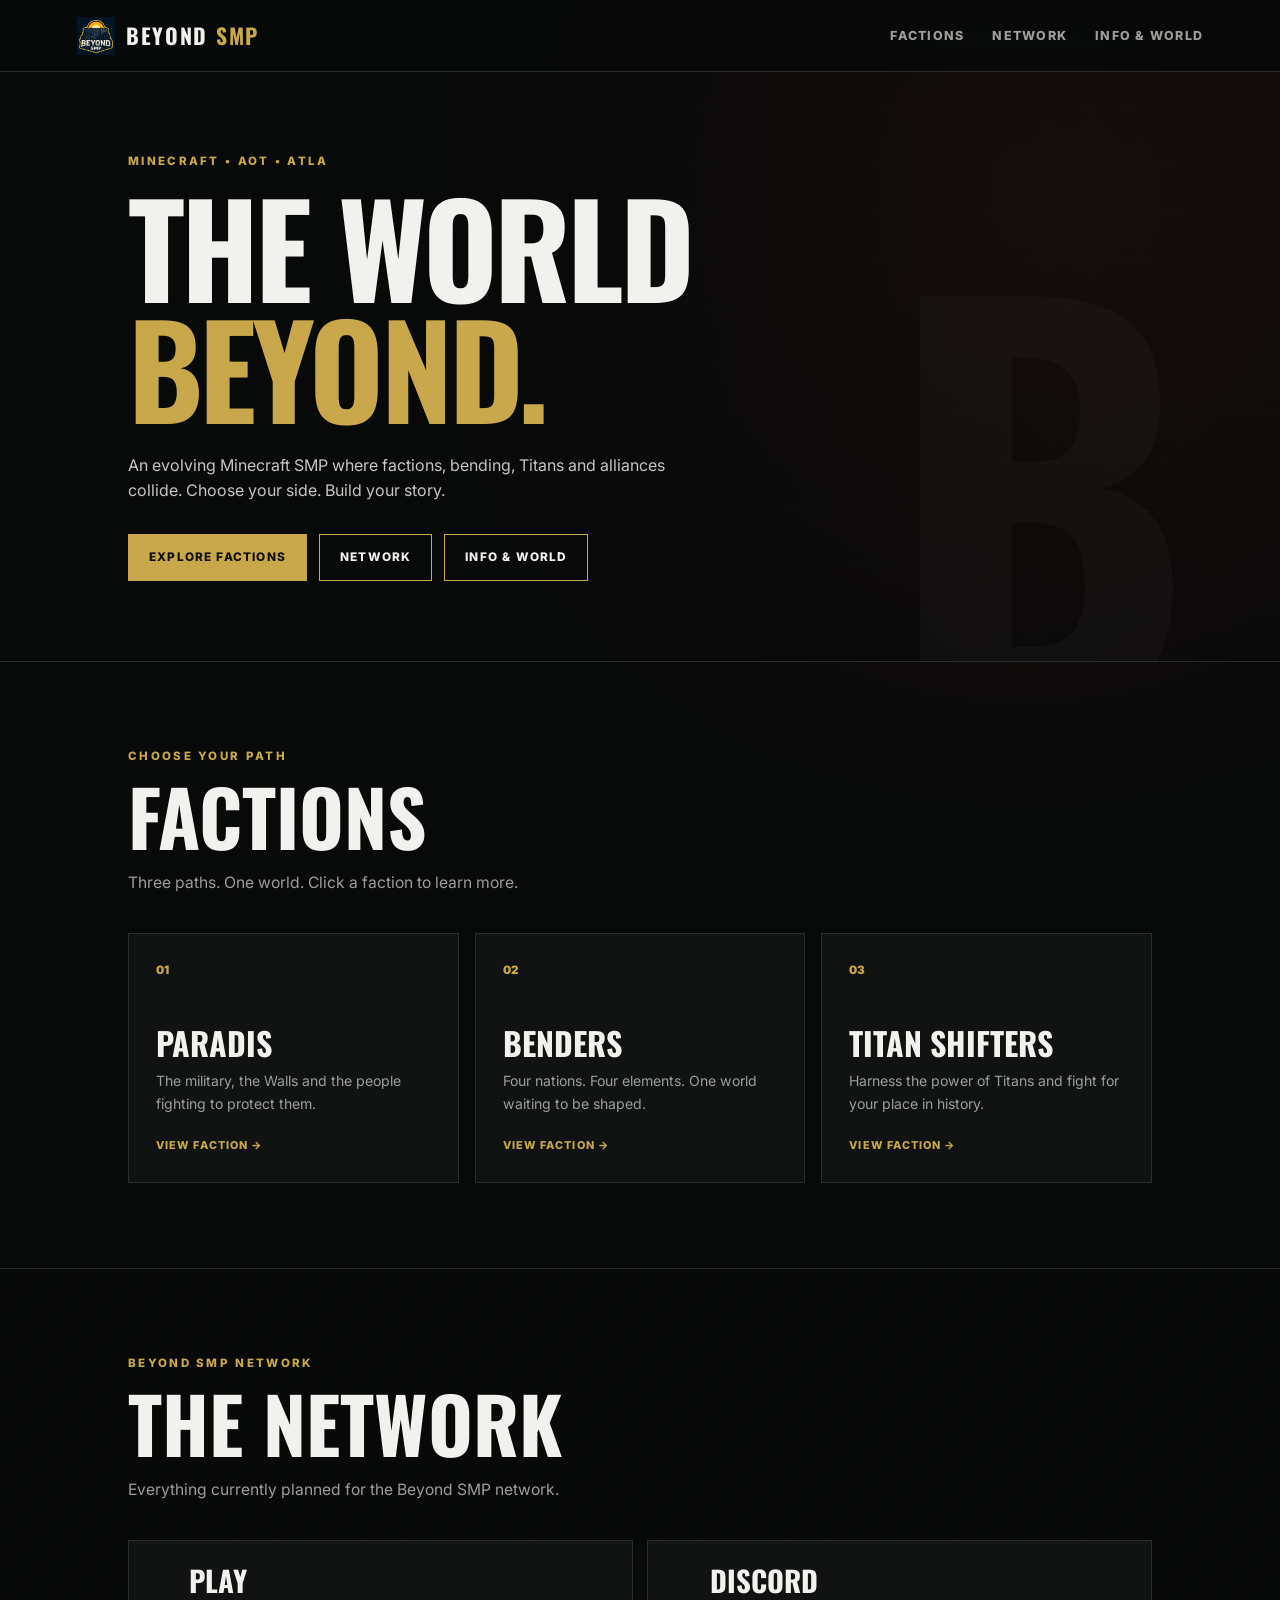
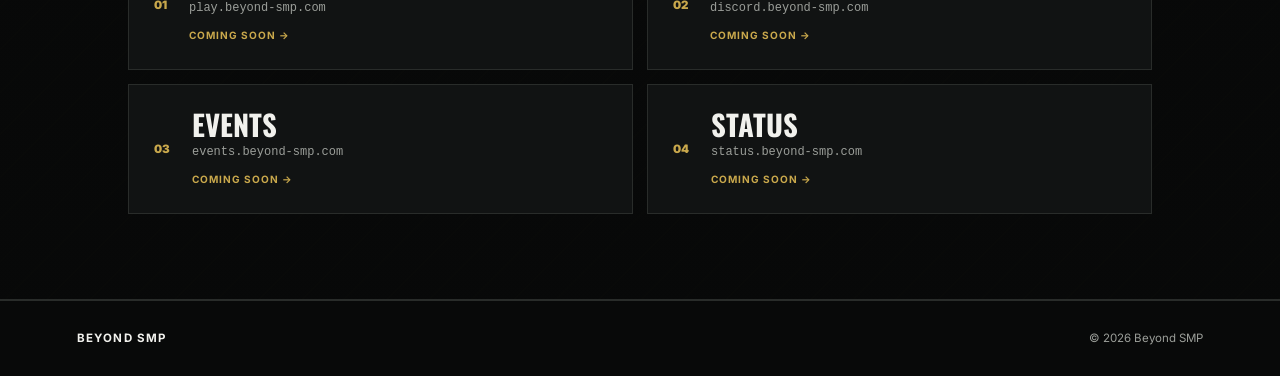
==== commit 2d19e43d: "v7" ====
--- a/index.html
+++ b/index.html
@@ -16,6 +16,7 @@
     <nav>
       <a href="#factions">Factions</a>
       <a href="#network">Network</a>
+      <a href="info.html">Info &amp; World</a>
     </nav>
   </header>
 
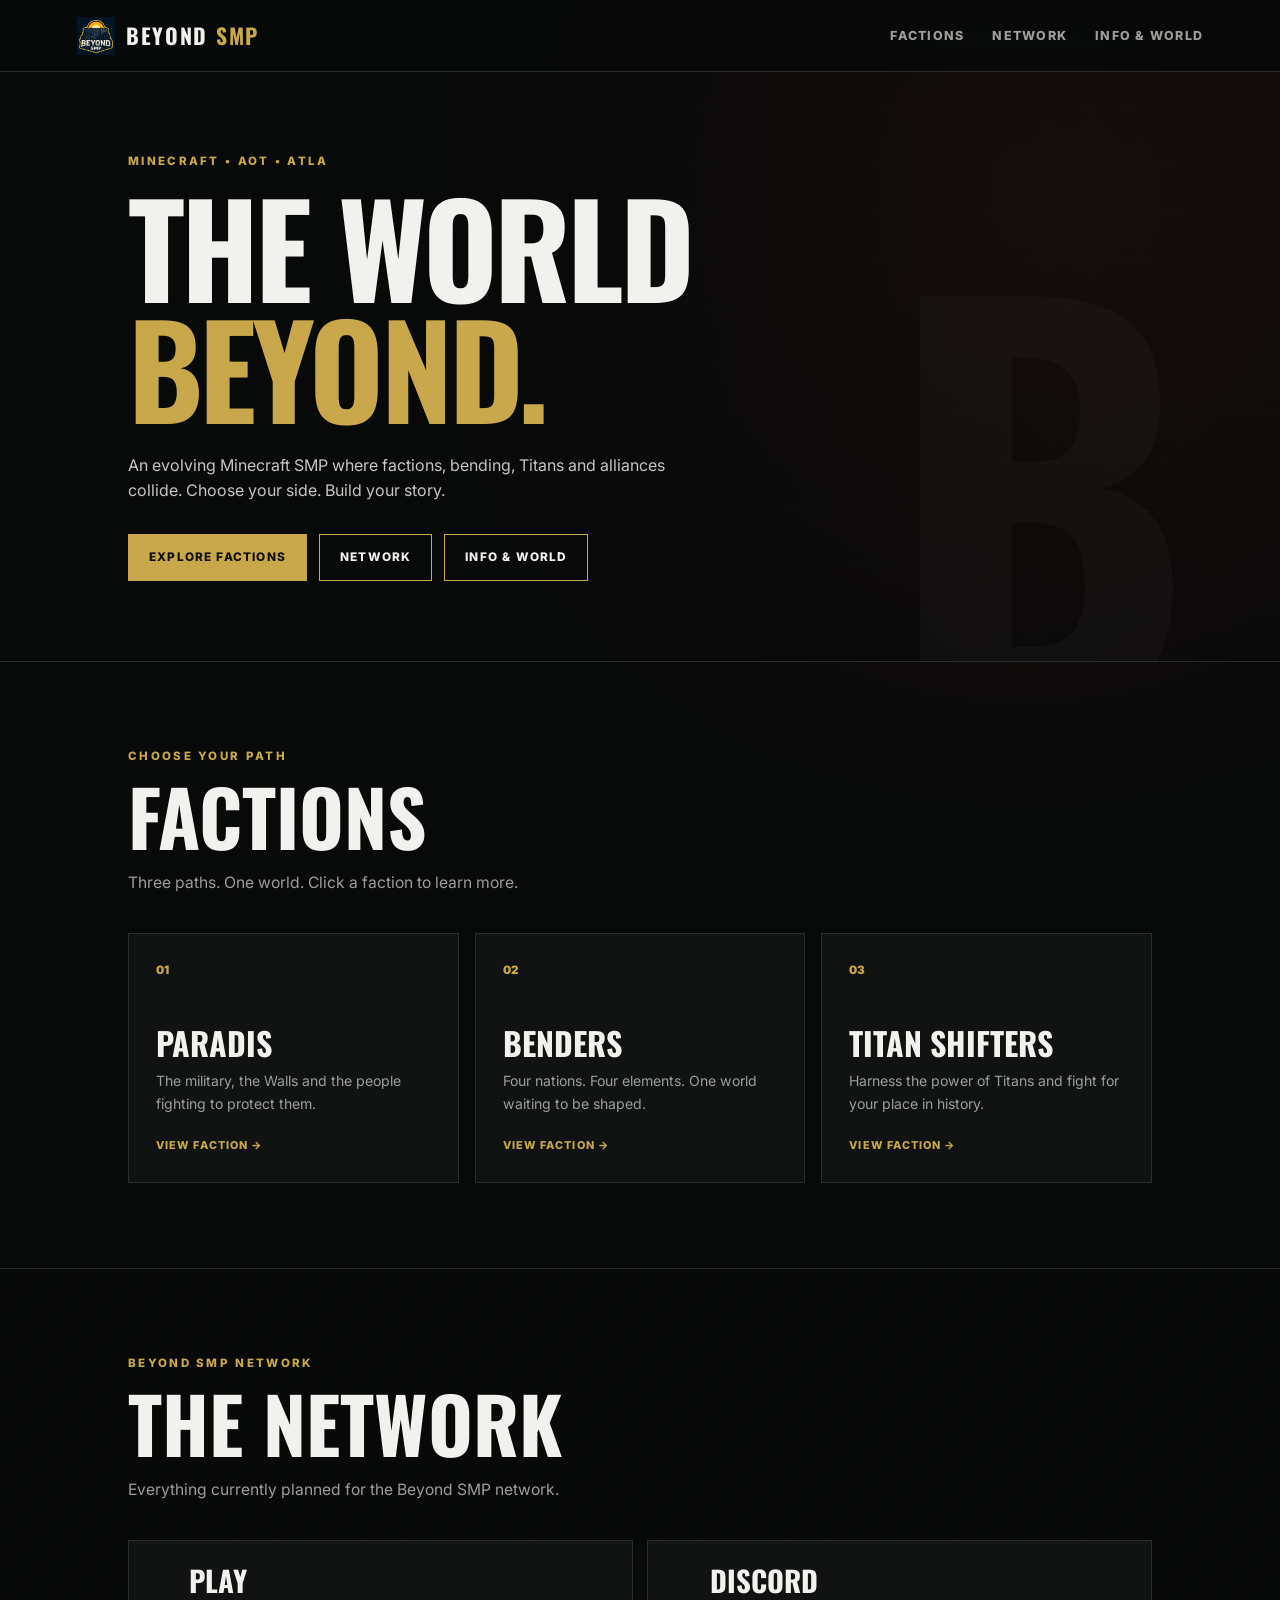
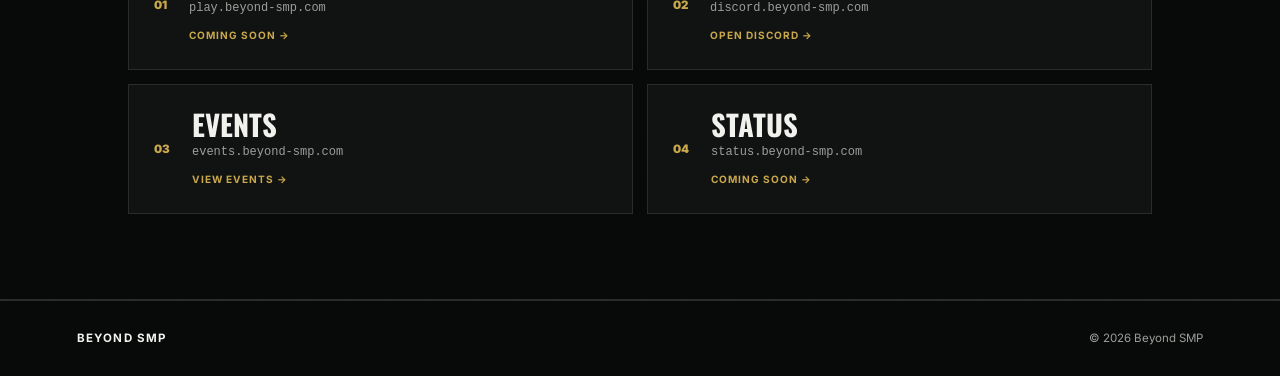
==== commit 6fecbe9e: "v9" ====
--- a/index.html
+++ b/index.html
@@ -77,13 +77,13 @@
           <span>01</span>
           <div><h3>PLAY</h3><p>play.beyond-smp.com</p><b>COMING SOON →</b></div>
         </a>
-        <a class="network-card" href="discord.html">
+        <a class="network-card" href="https://discord.beyond-smp.com">
           <span>02</span>
-          <div><h3>DISCORD</h3><p>discord.beyond-smp.com</p><b>COMING SOON →</b></div>
+          <div><h3>DISCORD</h3><p>discord.beyond-smp.com</p><b>OPEN DISCORD →</b></div>
         </a>
-        <a class="network-card" href="events.html">
+        <a class="network-card" href="https://events.beyond-smp.com">
           <span>03</span>
-          <div><h3>EVENTS</h3><p>events.beyond-smp.com</p><b>COMING SOON →</b></div>
+          <div><h3>EVENTS</h3><p>events.beyond-smp.com</p><b>VIEW EVENTS →</b></div>
         </a>
         <a class="network-card" href="status.html">
           <span>04</span>
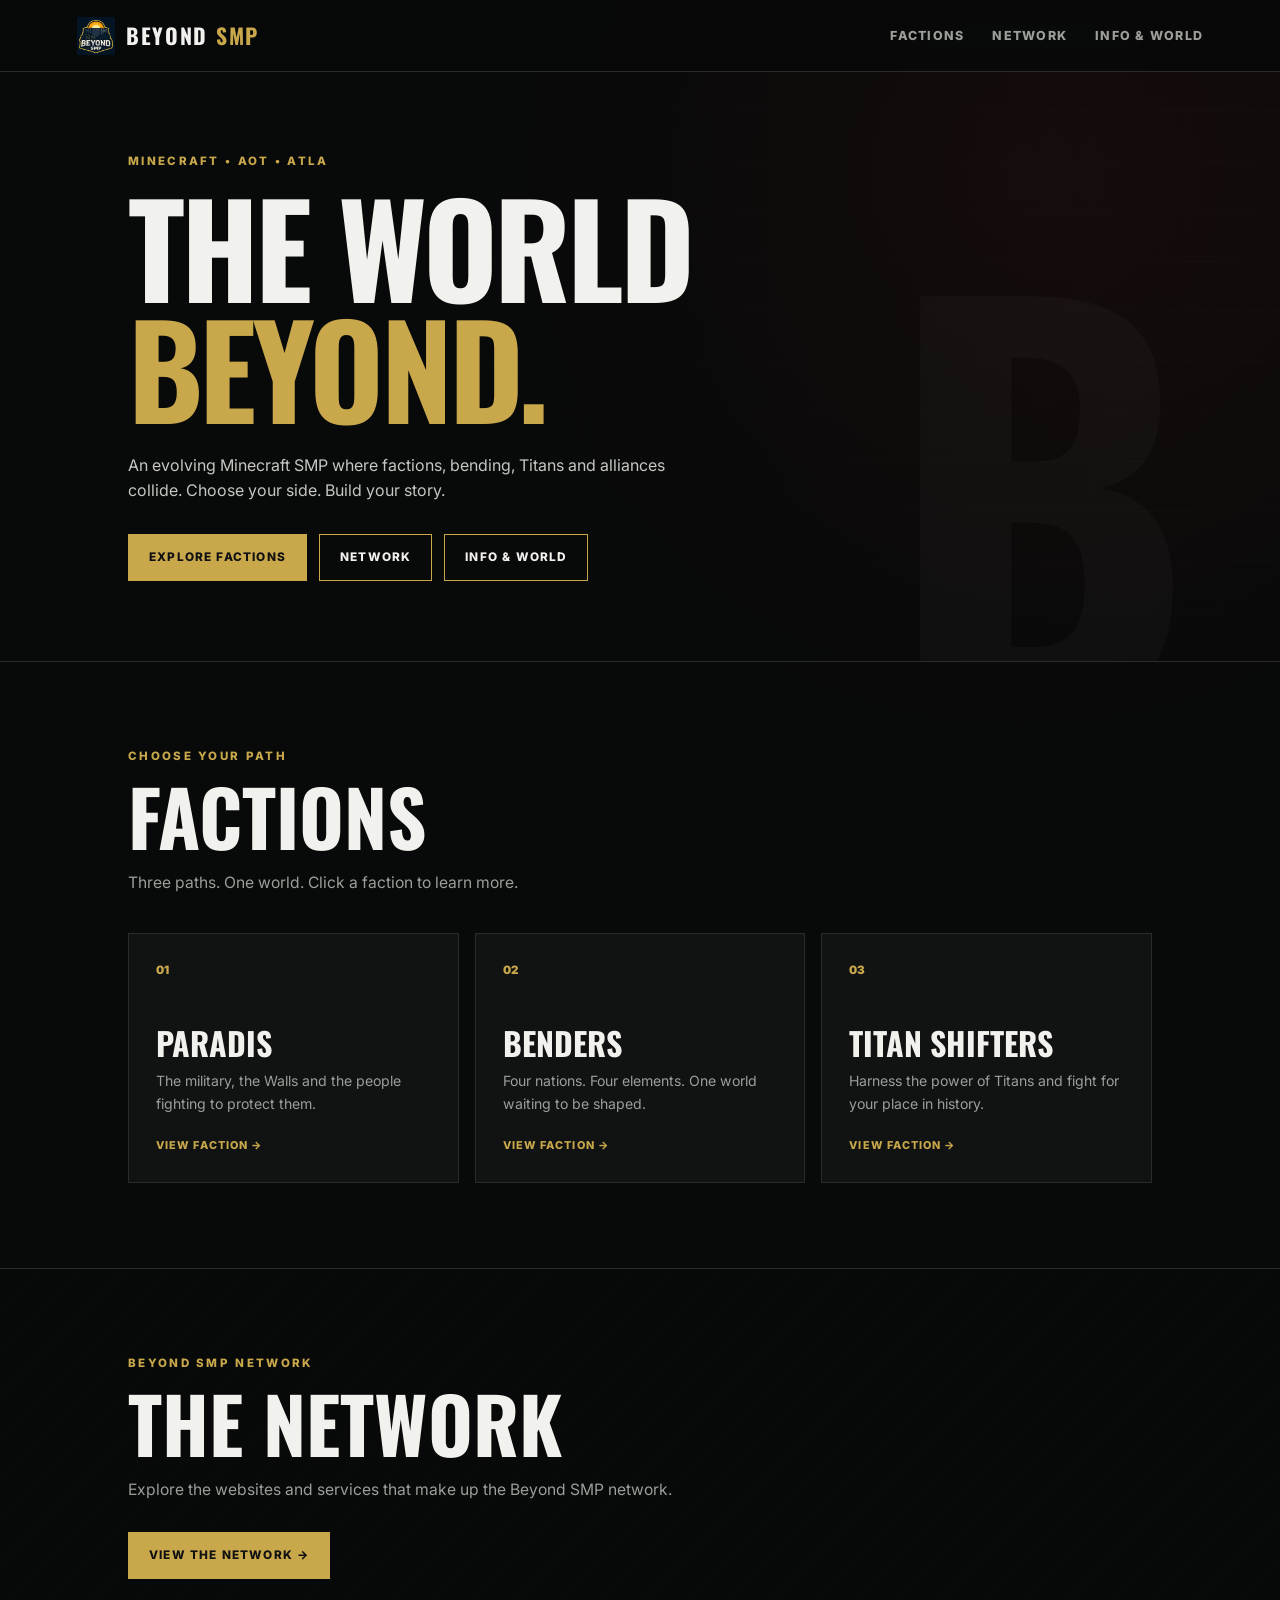
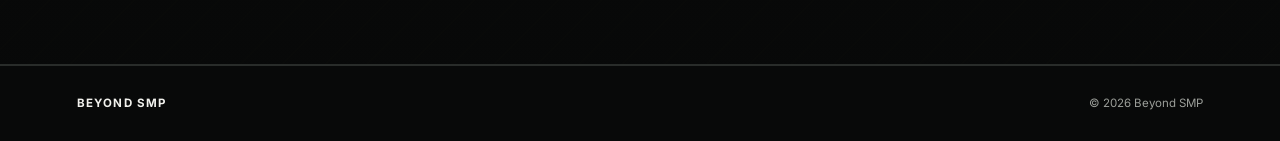
==== commit dfcf0256: "v9 - network" ====
--- a/index.html
+++ b/index.html
@@ -15,7 +15,7 @@
     </a>
     <nav>
       <a href="#factions">Factions</a>
-      <a href="#network">Network</a>
+      <a href="network.html">Network</a>
       <a href="info.html">Info &amp; World</a>
     </nav>
   </header>
@@ -31,7 +31,7 @@
         </p>
         <div class="buttons">
           <a class="button primary" href="#factions">EXPLORE FACTIONS</a>
-          <a class="button secondary" href="#network">NETWORK</a>
+          <a class="button secondary" href="network.html">NETWORK</a>
           <a class="button info-button" href="info.html">INFO &amp; WORLD</a>
         </div>
       </div>
@@ -67,28 +67,12 @@
       </div>
     </section>
 
-    <section id="network" class="section network-section">
+    <section class="section network-section">
       <p class="eyebrow">BEYOND SMP NETWORK</p>
       <h2>THE NETWORK</h2>
-      <p class="section-text">Everything currently planned for the Beyond SMP network.</p>
-
-      <div class="network-grid">
-        <a class="network-card" href="play.html">
-          <span>01</span>
-          <div><h3>PLAY</h3><p>play.beyond-smp.com</p><b>COMING SOON →</b></div>
-        </a>
-        <a class="network-card" href="https://discord.beyond-smp.com">
-          <span>02</span>
-          <div><h3>DISCORD</h3><p>discord.beyond-smp.com</p><b>OPEN DISCORD →</b></div>
-        </a>
-        <a class="network-card" href="https://events.beyond-smp.com">
-          <span>03</span>
-          <div><h3>EVENTS</h3><p>events.beyond-smp.com</p><b>VIEW EVENTS →</b></div>
-        </a>
-        <a class="network-card" href="status.html">
-          <span>04</span>
-          <div><h3>STATUS</h3><p>status.beyond-smp.com</p><b>COMING SOON →</b></div>
-        </a>
+      <p class="section-text">Explore the websites and services that make up the Beyond SMP network.</p>
+      <div class="buttons network-home-button">
+        <a class="button primary" href="network.html">VIEW THE NETWORK →</a>
       </div>
     </section>
   </main>
--- a/style.css
+++ b/style.css
@@ -382,3 +382,90 @@
   .brand-text { display: none; }
   footer { flex-direction: column; gap: 8px; }
 }
+
+
+.network-home-button {
+  margin-top: 30px;
+}
+
+.network-page {
+  min-height: calc(100vh - 72px);
+  padding: 85px 10vw;
+}
+
+.network-inner {
+  max-width: 950px;
+  margin: 0 auto;
+}
+
+.network-page h1 {
+  margin-bottom: 22px;
+}
+
+.network-page-intro {
+  max-width: 720px;
+  color: var(--muted);
+  margin-bottom: 42px;
+}
+
+.network-list {
+  display: flex;
+  flex-direction: column;
+  gap: 12px;
+}
+
+.network-list-card {
+  display: grid;
+  grid-template-columns: 45px 1fr auto;
+  align-items: center;
+  gap: 20px;
+  padding: 22px 25px;
+  background: var(--panel);
+  border: 1px solid var(--line);
+  transition: border-color .2s, transform .2s, background .2s;
+}
+
+.network-list-card:hover {
+  border-color: var(--accent);
+  background: var(--panel-hover);
+  transform: translateX(4px);
+}
+
+.network-list-number {
+  color: var(--accent);
+  font-size: .72rem;
+  font-weight: 900;
+}
+
+.network-list-card h2 {
+  font-size: 1.75rem;
+  margin-bottom: 3px;
+}
+
+.network-list-card p {
+  color: var(--muted);
+  font-size: .75rem;
+  font-family: monospace;
+}
+
+.network-list-card b {
+  color: var(--accent);
+  font-size: .63rem;
+  letter-spacing: .1em;
+  white-space: nowrap;
+}
+
+.network-back {
+  margin-top: 32px;
+}
+
+@media (max-width: 800px) {
+  .network-page { padding: 70px 7vw; }
+  .network-list-card {
+    grid-template-columns: 35px 1fr;
+    gap: 15px;
+  }
+  .network-list-card b {
+    grid-column: 2;
+  }
+}
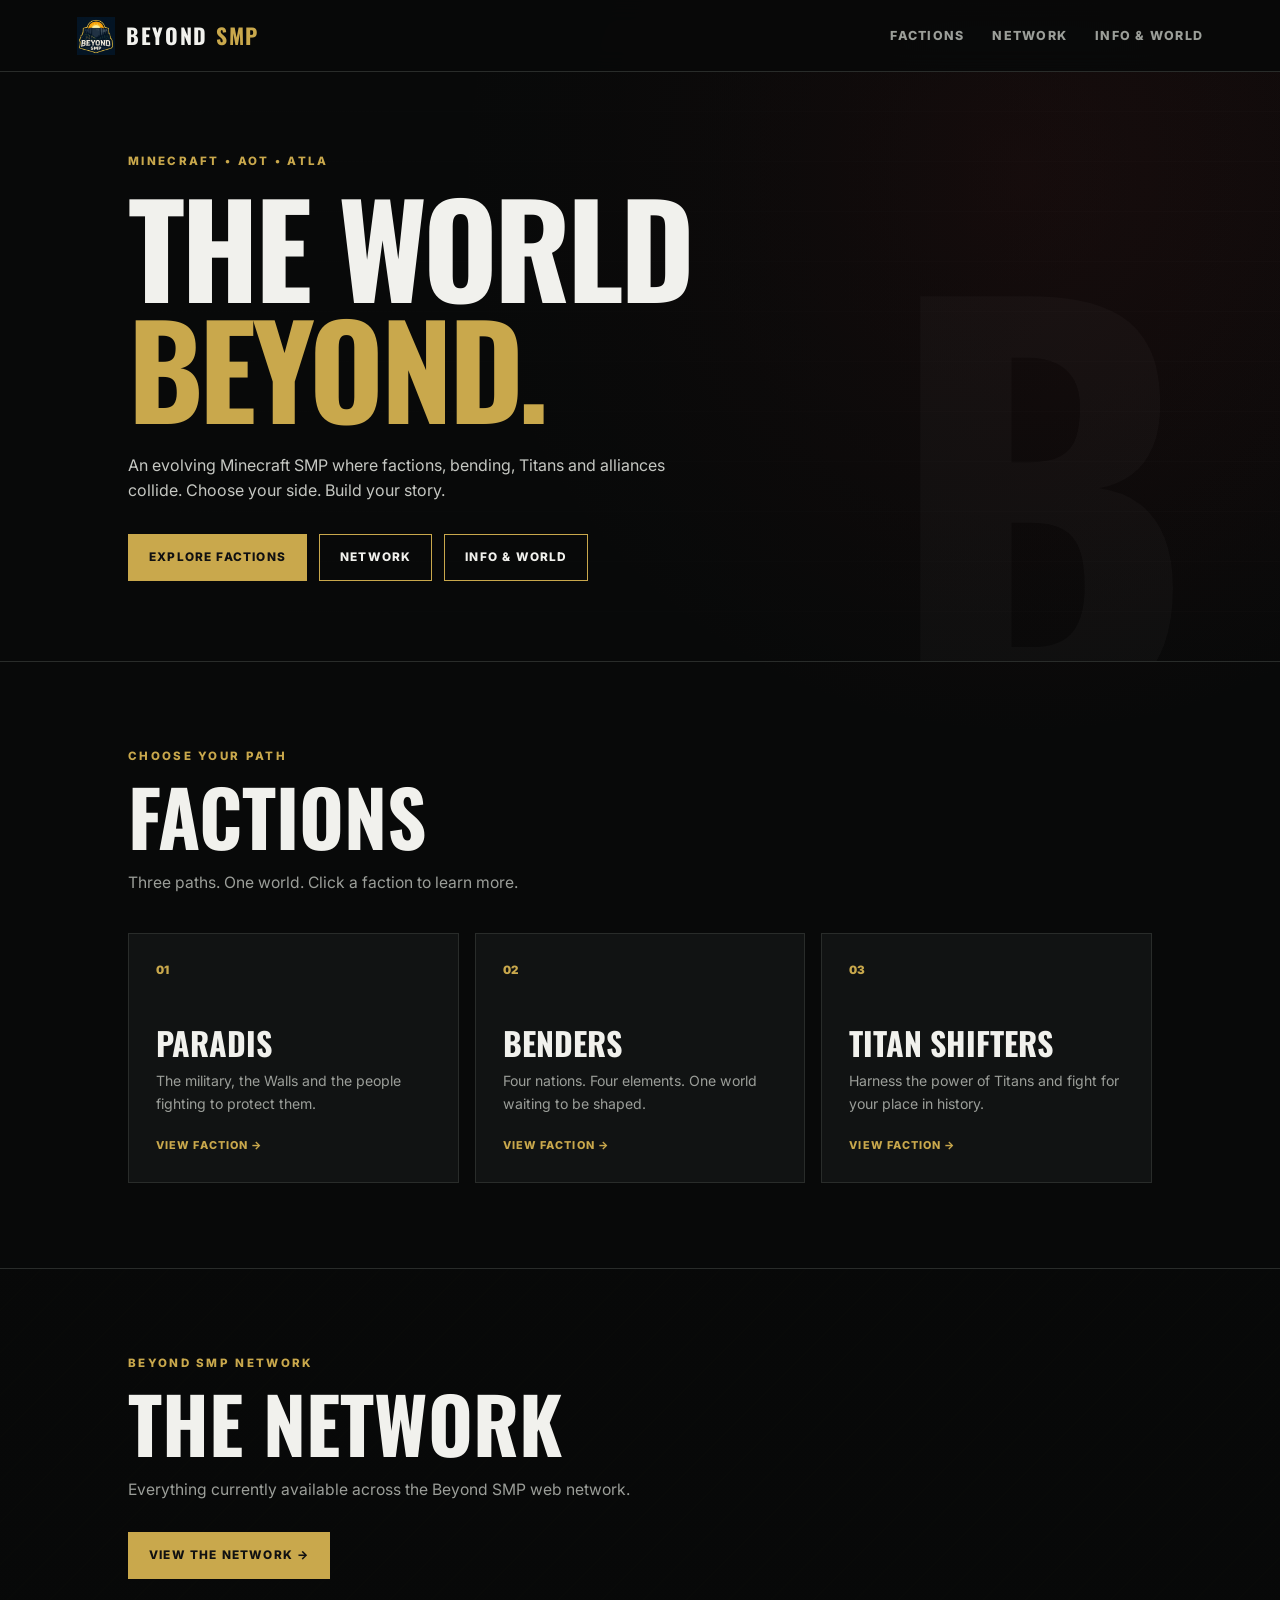
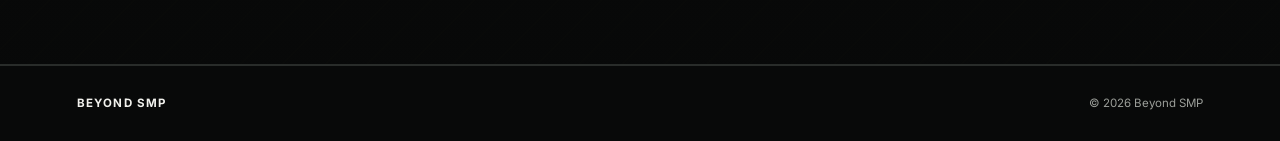
==== commit dab847ff: "v9 2" ====
--- a/index.html
+++ b/index.html
@@ -70,7 +70,7 @@
     <section class="section network-section">
       <p class="eyebrow">BEYOND SMP NETWORK</p>
       <h2>THE NETWORK</h2>
-      <p class="section-text">Explore the websites and services that make up the Beyond SMP network.</p>
+      <p class="section-text">Everything currently available across the Beyond SMP web network.</p>
       <div class="buttons network-home-button">
         <a class="button primary" href="network.html">VIEW THE NETWORK →</a>
       </div>
--- a/style.css
+++ b/style.css
@@ -383,89 +383,17 @@
   footer { flex-direction: column; gap: 8px; }
 }
 
-
-.network-home-button {
-  margin-top: 30px;
-}
-
-.network-page {
-  min-height: calc(100vh - 72px);
-  padding: 85px 10vw;
-}
-
-.network-inner {
-  max-width: 950px;
-  margin: 0 auto;
-}
-
-.network-page h1 {
-  margin-bottom: 22px;
-}
-
-.network-page-intro {
-  max-width: 720px;
-  color: var(--muted);
-  margin-bottom: 42px;
-}
-
-.network-list {
-  display: flex;
-  flex-direction: column;
-  gap: 12px;
-}
-
-.network-list-card {
-  display: grid;
-  grid-template-columns: 45px 1fr auto;
-  align-items: center;
-  gap: 20px;
-  padding: 22px 25px;
-  background: var(--panel);
-  border: 1px solid var(--line);
-  transition: border-color .2s, transform .2s, background .2s;
-}
-
-.network-list-card:hover {
-  border-color: var(--accent);
-  background: var(--panel-hover);
-  transform: translateX(4px);
-}
-
-.network-list-number {
-  color: var(--accent);
-  font-size: .72rem;
-  font-weight: 900;
-}
-
-.network-list-card h2 {
-  font-size: 1.75rem;
-  margin-bottom: 3px;
-}
-
-.network-list-card p {
-  color: var(--muted);
-  font-size: .75rem;
-  font-family: monospace;
-}
-
-.network-list-card b {
-  color: var(--accent);
-  font-size: .63rem;
-  letter-spacing: .1em;
-  white-space: nowrap;
-}
-
-.network-back {
-  margin-top: 32px;
-}
-
-@media (max-width: 800px) {
-  .network-page { padding: 70px 7vw; }
-  .network-list-card {
-    grid-template-columns: 35px 1fr;
-    gap: 15px;
-  }
-  .network-list-card b {
-    grid-column: 2;
-  }
-}
+.network-home-button{margin-top:30px}
+.network-page{min-height:calc(100vh - 72px);padding:85px 10vw}
+.network-inner{max-width:950px;margin:0 auto}
+.network-page h1{margin-bottom:22px}
+.network-page-intro{max-width:720px;color:var(--muted);margin-bottom:42px}
+.network-list{display:flex;flex-direction:column;gap:12px}
+.network-list-card{display:grid;grid-template-columns:45px 1fr auto;align-items:center;gap:20px;padding:22px 25px;background:var(--panel);border:1px solid var(--line);transition:border-color .2s,transform .2s,background .2s}
+.network-list-card:hover{border-color:var(--accent);background:var(--panel-hover);transform:translateX(4px)}
+.network-list-number{color:var(--accent);font-size:.72rem;font-weight:900}
+.network-list-card h2{font-size:1.75rem;margin-bottom:3px}
+.network-list-card p{color:var(--muted);font-size:.75rem;font-family:monospace}
+.network-list-card b{color:var(--accent);font-size:.63rem;letter-spacing:.1em;white-space:nowrap}
+.network-back{margin-top:32px}
+@media(max-width:800px){.network-page{padding:70px 7vw}.network-list-card{grid-template-columns:35px 1fr;gap:15px}.network-list-card b{grid-column:2}}
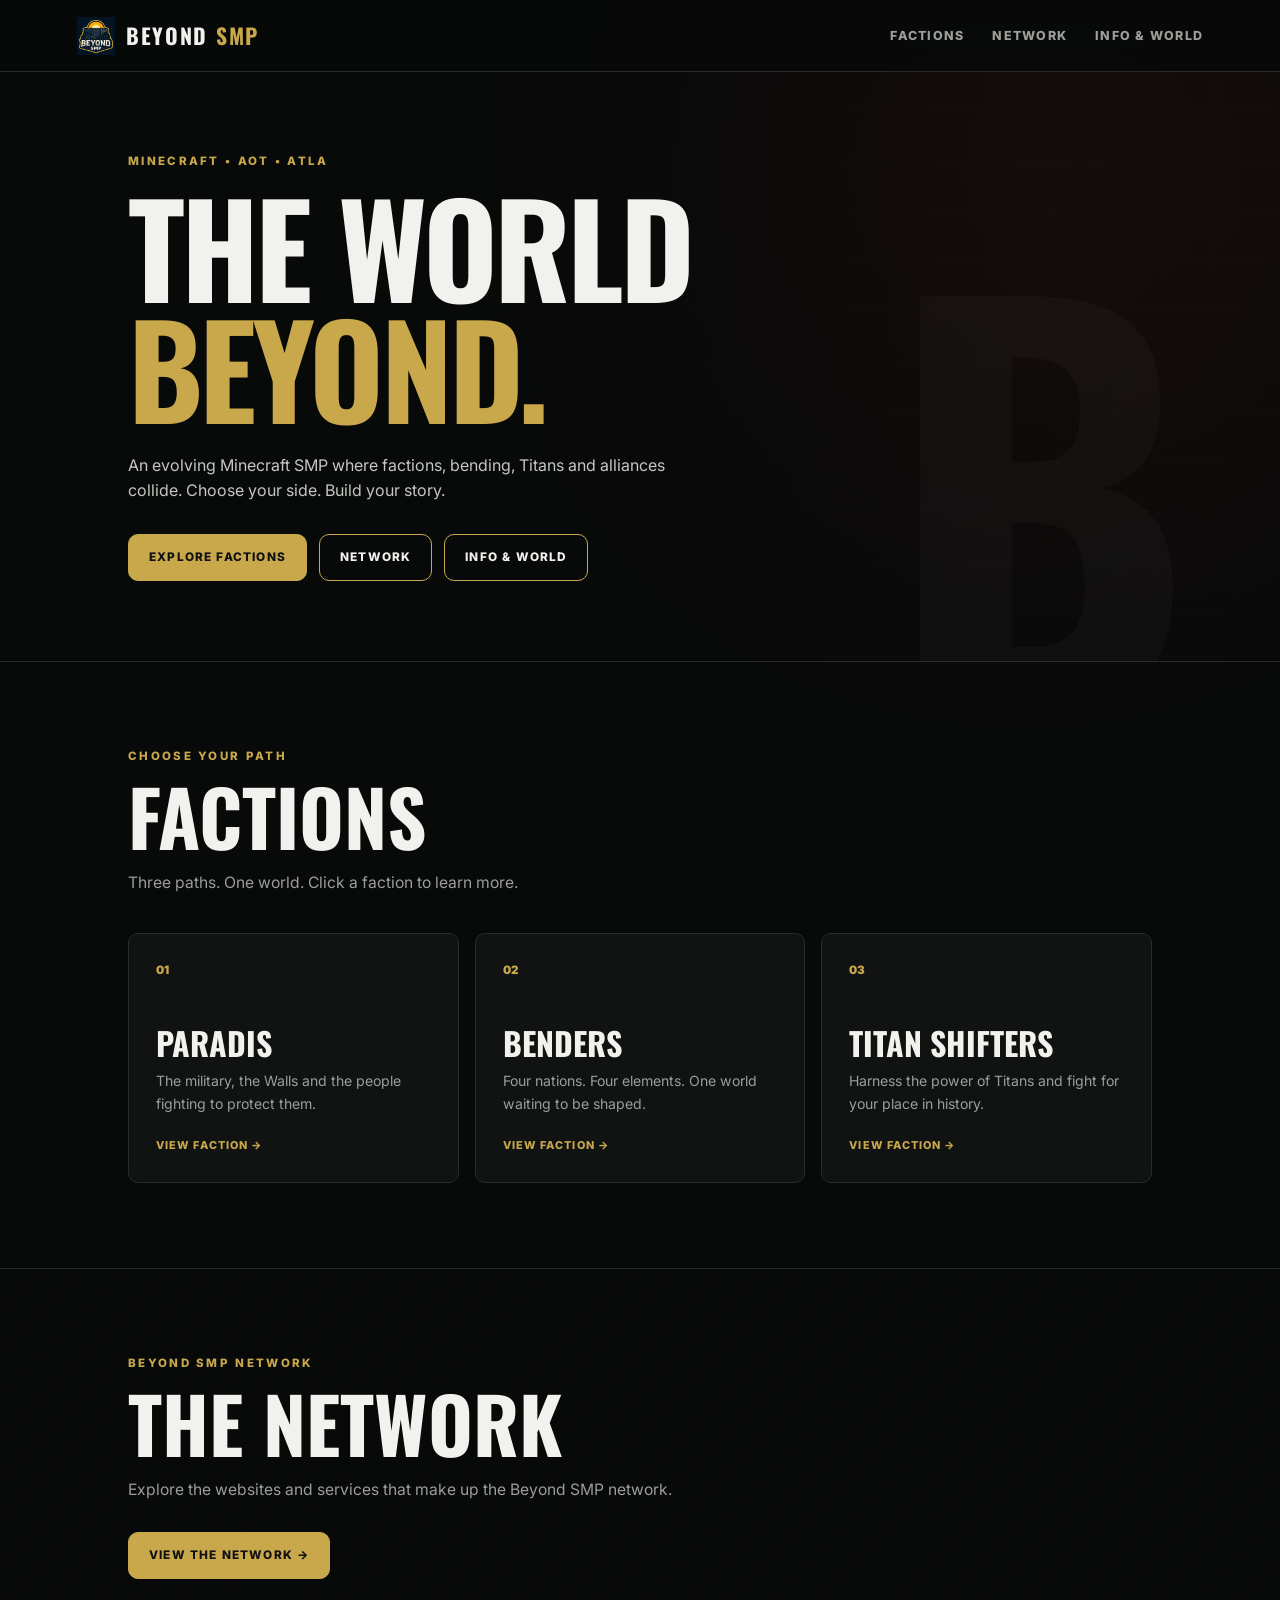
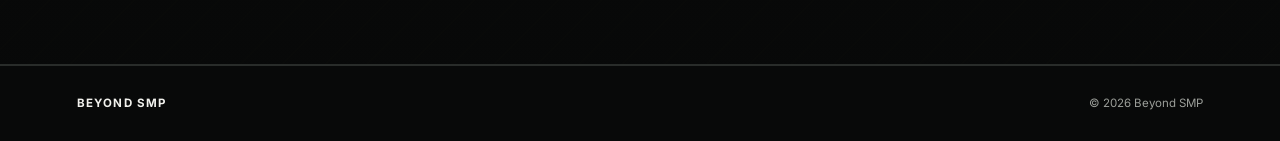
==== commit 14bd5977: "v10" ====
--- a/index.html
+++ b/index.html
@@ -70,7 +70,7 @@
     <section class="section network-section">
       <p class="eyebrow">BEYOND SMP NETWORK</p>
       <h2>THE NETWORK</h2>
-      <p class="section-text">Everything currently available across the Beyond SMP web network.</p>
+      <p class="section-text">Explore the websites and services that make up the Beyond SMP network.</p>
       <div class="buttons network-home-button">
         <a class="button primary" href="network.html">VIEW THE NETWORK →</a>
       </div>
--- a/style.css
+++ b/style.css
@@ -383,17 +383,133 @@
   footer { flex-direction: column; gap: 8px; }
 }
 
-.network-home-button{margin-top:30px}
-.network-page{min-height:calc(100vh - 72px);padding:85px 10vw}
-.network-inner{max-width:950px;margin:0 auto}
-.network-page h1{margin-bottom:22px}
-.network-page-intro{max-width:720px;color:var(--muted);margin-bottom:42px}
-.network-list{display:flex;flex-direction:column;gap:12px}
-.network-list-card{display:grid;grid-template-columns:45px 1fr auto;align-items:center;gap:20px;padding:22px 25px;background:var(--panel);border:1px solid var(--line);transition:border-color .2s,transform .2s,background .2s}
-.network-list-card:hover{border-color:var(--accent);background:var(--panel-hover);transform:translateX(4px)}
-.network-list-number{color:var(--accent);font-size:.72rem;font-weight:900}
-.network-list-card h2{font-size:1.75rem;margin-bottom:3px}
-.network-list-card p{color:var(--muted);font-size:.75rem;font-family:monospace}
-.network-list-card b{color:var(--accent);font-size:.63rem;letter-spacing:.1em;white-space:nowrap}
-.network-back{margin-top:32px}
-@media(max-width:800px){.network-page{padding:70px 7vw}.network-list-card{grid-template-columns:35px 1fr;gap:15px}.network-list-card b{grid-column:2}}
+
+.network-home-button {
+  margin-top: 30px;
+}
+
+.network-page {
+  min-height: calc(100vh - 72px);
+  padding: 85px 10vw;
+}
+
+.network-inner {
+  max-width: 950px;
+  margin: 0 auto;
+}
+
+.network-page h1 {
+  margin-bottom: 22px;
+}
+
+.network-page-intro {
+  max-width: 720px;
+  color: var(--muted);
+  margin-bottom: 42px;
+}
+
+.network-list {
+  display: flex;
+  flex-direction: column;
+  gap: 12px;
+}
+
+.network-list-card {
+  display: grid;
+  grid-template-columns: 45px 1fr auto;
+  align-items: center;
+  gap: 20px;
+  padding: 22px 25px;
+  background: var(--panel);
+  border: 1px solid var(--line);
+  transition: border-color .2s, transform .2s, background .2s;
+}
+
+.network-list-card:hover {
+  border-color: var(--accent);
+  background: var(--panel-hover);
+  transform: translateX(4px);
+}
+
+.network-list-number {
+  color: var(--accent);
+  font-size: .72rem;
+  font-weight: 900;
+}
+
+.network-list-card h2 {
+  font-size: 1.75rem;
+  margin-bottom: 3px;
+}
+
+.network-list-card p {
+  color: var(--muted);
+  font-size: .75rem;
+  font-family: monospace;
+}
+
+.network-list-card b {
+  color: var(--accent);
+  font-size: .63rem;
+  letter-spacing: .1em;
+  white-space: nowrap;
+}
+
+.network-back {
+  margin-top: 32px;
+}
+
+@media (max-width: 800px) {
+  .network-page { padding: 70px 7vw; }
+  .network-list-card {
+    grid-template-columns: 35px 1fr;
+    gap: 15px;
+  }
+  .network-list-card b {
+    grid-column: 2;
+  }
+}
+
+
+/* === Beyond SMP Network-wide shape rework ===
+   Rounded rectangular components to match the Events / Help / Applications sites.
+*/
+.button,
+.card,
+.feature,
+.next,
+.empty,
+.network-list-card,
+.meta,
+.filters input,
+.filters select,
+.panel,
+.status,
+.tag,
+.quick-card,
+.faction-card,
+.info-card,
+.hero-card {
+  border-radius: 10px;
+}
+
+.button,
+.card,
+.feature,
+.next,
+.empty,
+.network-list-card,
+.meta,
+.panel,
+.quick-card,
+.faction-card,
+.info-card,
+.hero-card {
+  overflow: hidden;
+}
+
+/* Keep pills genuinely pill-shaped where appropriate. */
+.status,
+.tag {
+  border-radius: 99px;
+}
